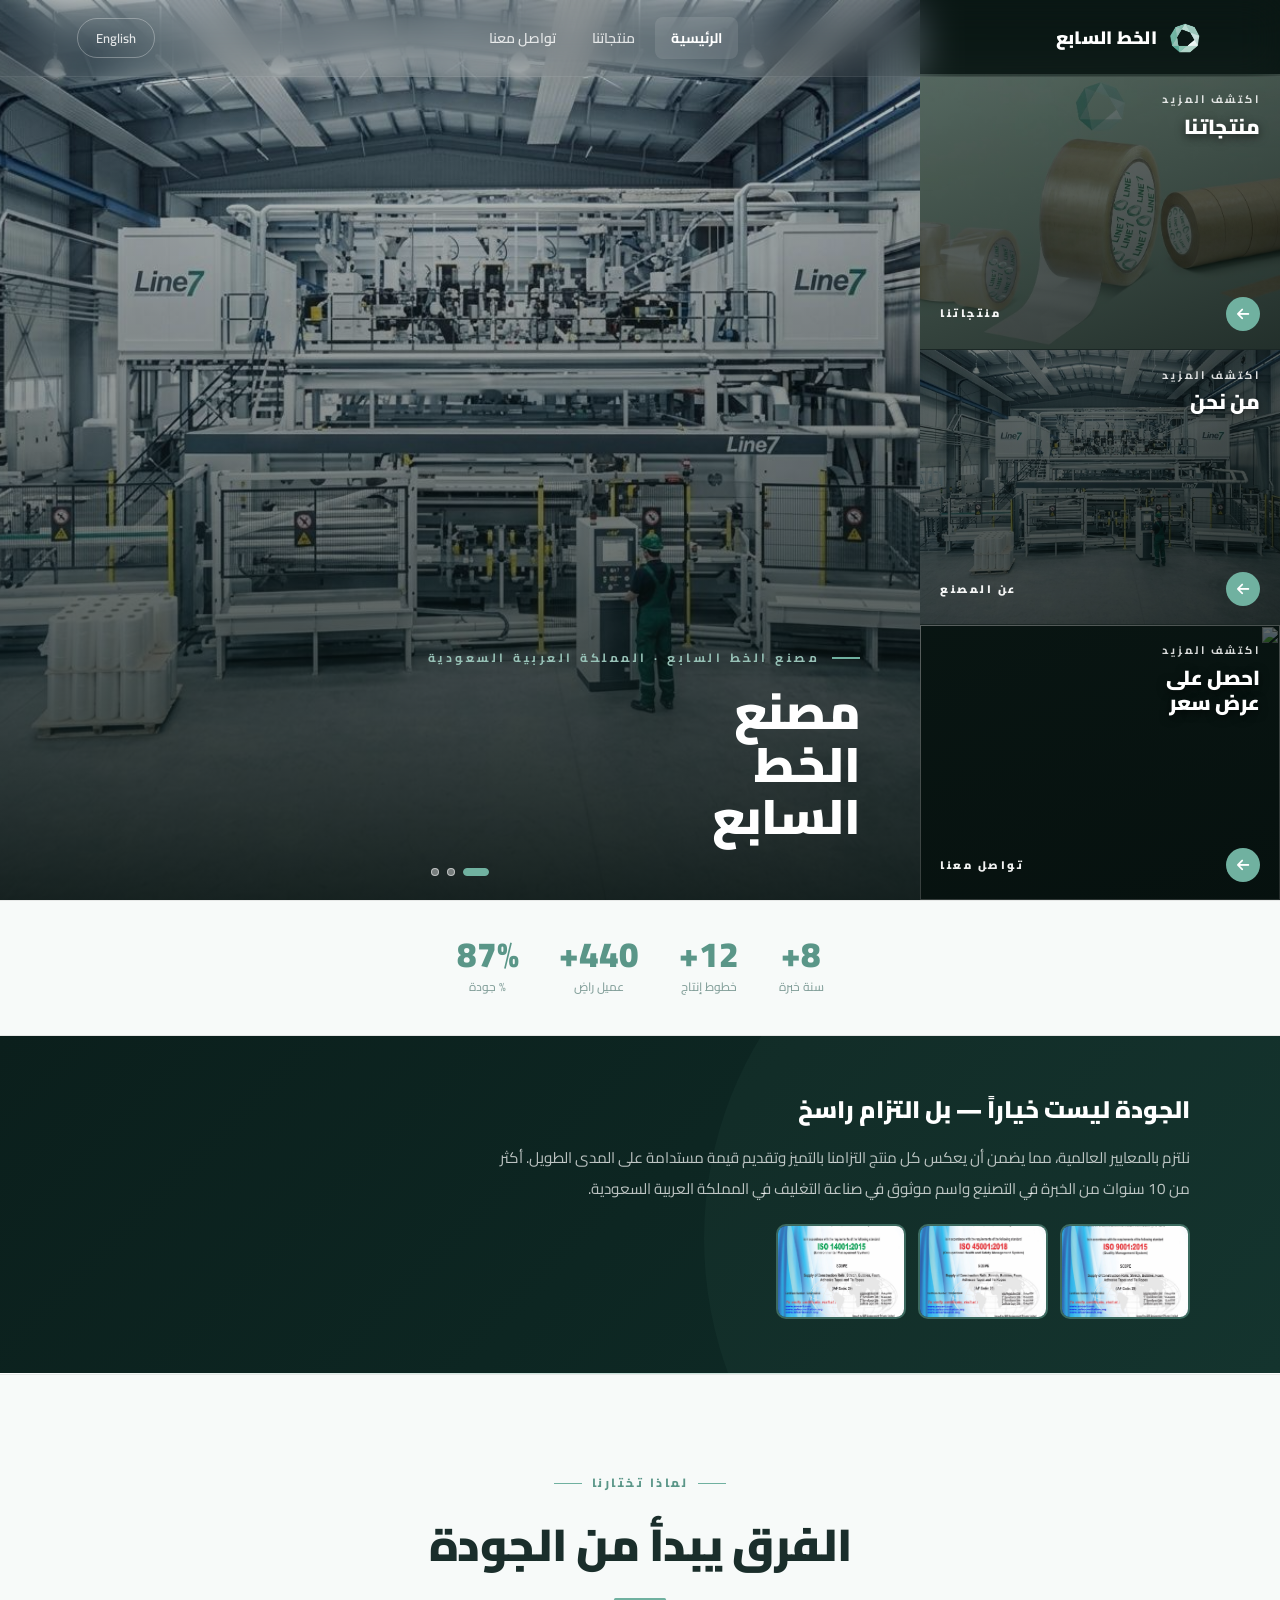
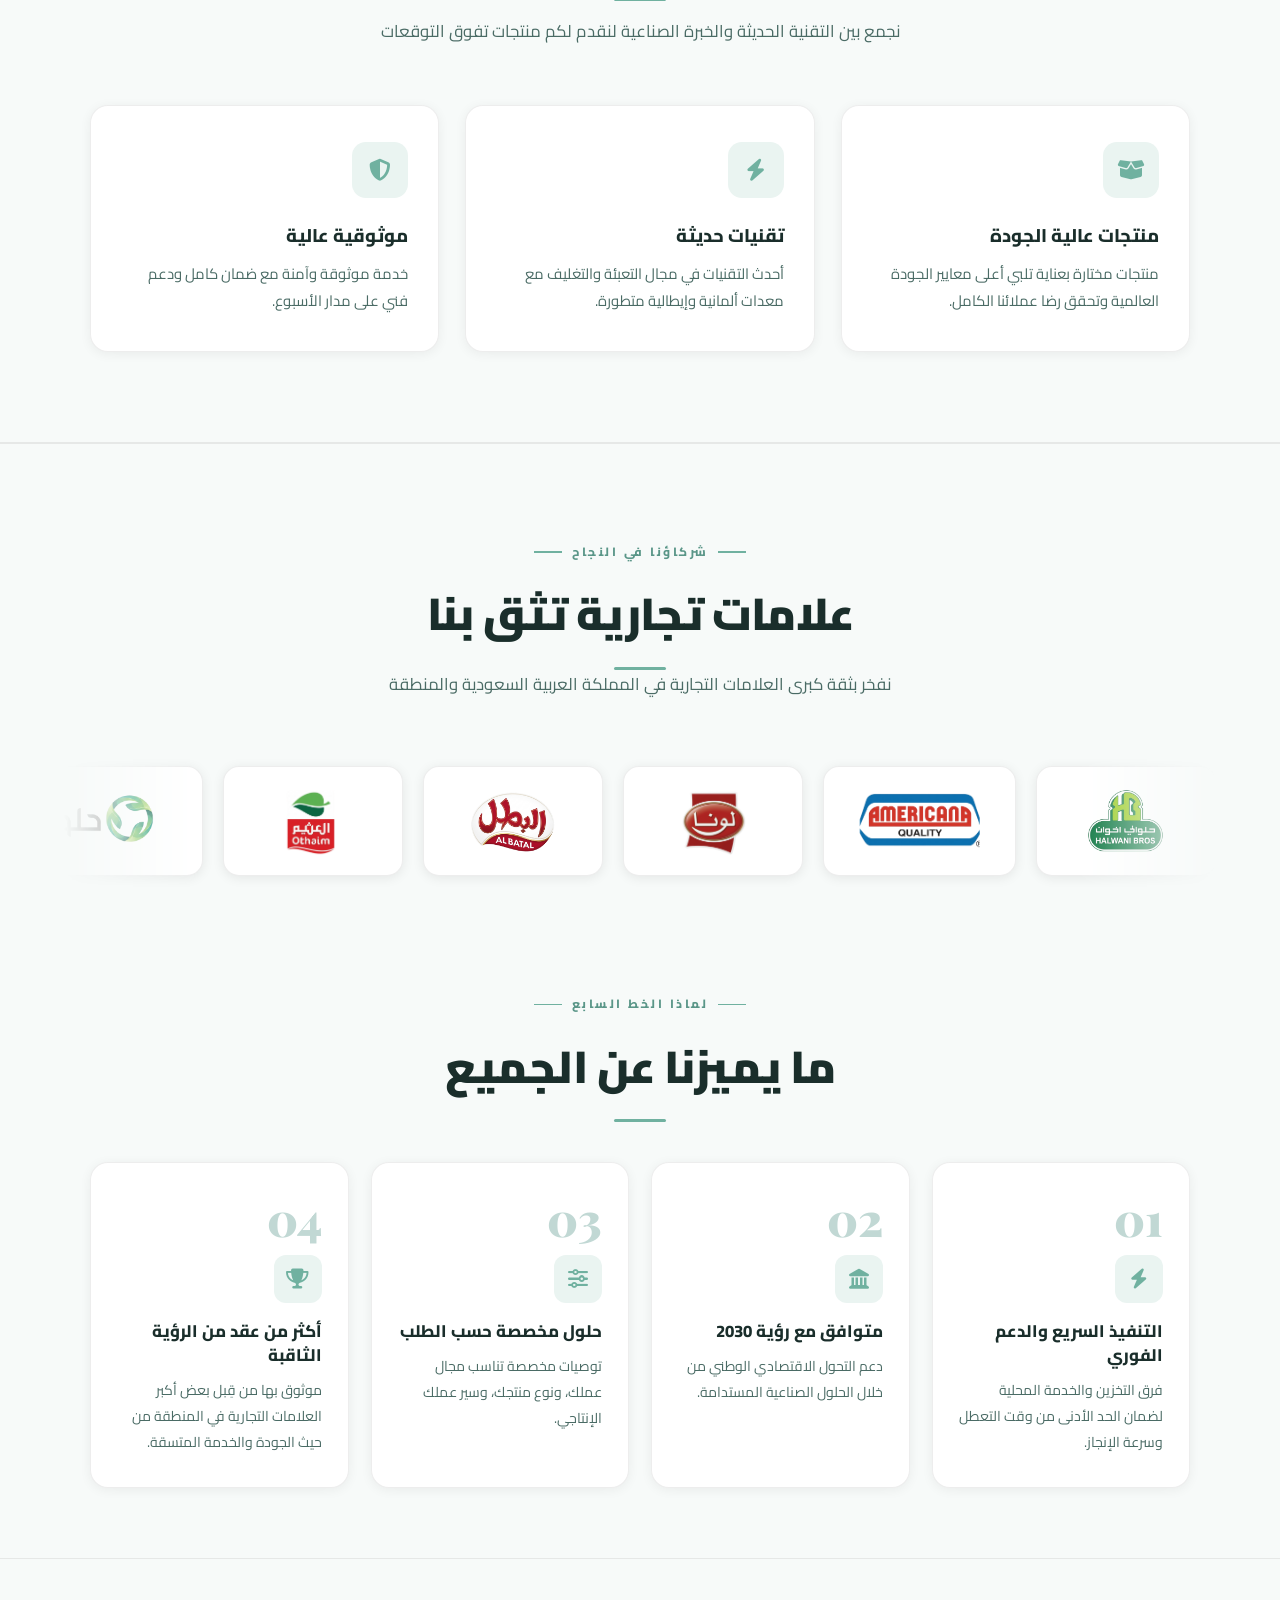
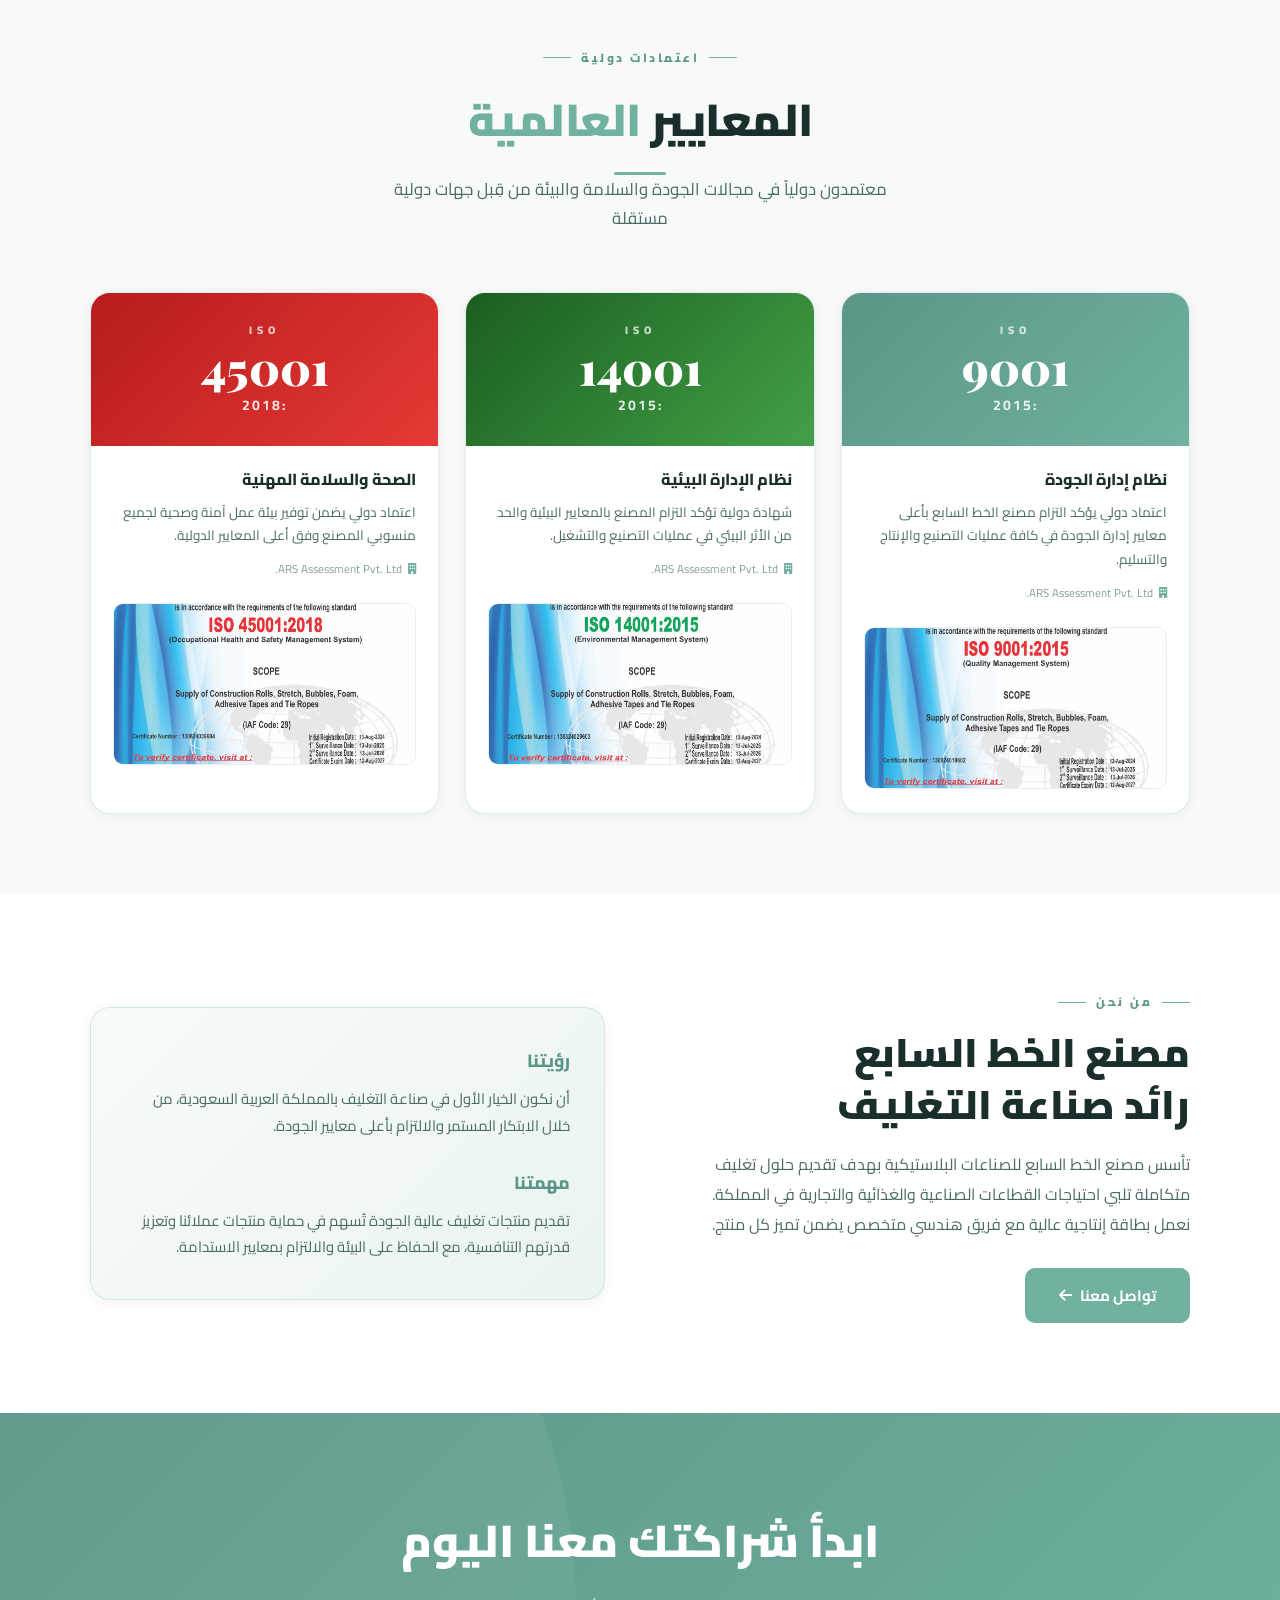
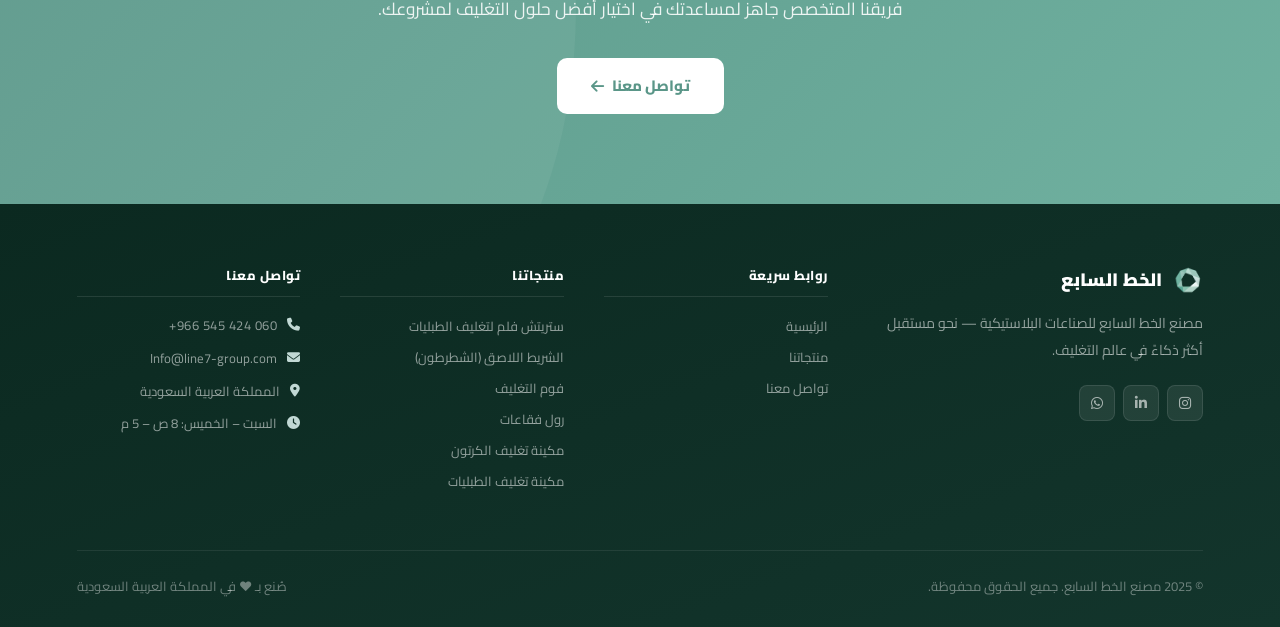
==== index.html @ 74622dc9 "Add files via upload" ====
<!DOCTYPE html>
<html lang="ar" dir="rtl" id="htmlRoot">
<head>
  <meta charset="UTF-8">
  <script>(function(){var l=localStorage.getItem('line7_lang')||'ar';var r=document.documentElement;r.lang=l;r.dir=l==='ar'?'rtl':'ltr';}());</script>
  <meta name="viewport" content="width=device-width, initial-scale=1.0">
  <meta name="description" content="مصنع الخط السابع للصناعات البلاستيكية - حلول التغليف الاحترافية في المملكة العربية السعودية">
  <title>مصنع الخط السابع | Line 7 Factory</title>
  <link rel="preconnect" href="https://fonts.googleapis.com">
  <link rel="preconnect" href="https://fonts.gstatic.com" crossorigin>
  <link rel="stylesheet" href="https://cdnjs.cloudflare.com/ajax/libs/font-awesome/6.4.0/css/all.min.css">
  <link href="https://unpkg.com/aos@2.3.1/dist/aos.css" rel="stylesheet">
  <link rel="stylesheet" href="style.css">
  <link rel="icon" type="image/png" href="logo.png">
</head>
<body>

  <!-- ══════════════ HEADER ══════════════ -->
  <header class="main-header main-header--dark" id="mainHeader">
    <a href="index.html" class="logo">
      <img src="logo.png" class="logo-img" alt="Line 7 Factory Logo">
      <span class="logo-text" data-i18n="logo.text">الخط السابع</span>
    </a>
    <nav id="mainNav">
      <ul>
        <li><a href="index.html" class="active" data-i18n="nav.home">الرئيسية</a></li>
        <li><a href="products.html" data-i18n="nav.products">معداتنا</a></li>
        <li><a href="contact.html" data-i18n="nav.contact">تواصل معنا</a></li>
      </ul>
    </nav>
    <div class="header-actions">
      <button class="lang-btn" id="langToggle" onclick="toggleLang()">English</button>
      <div class="menu-toggle" id="menuToggle" onclick="toggleMenu()">
        <span></span><span></span><span></span>
      </div>
    </div>
  </header>

  <!-- ══════════════ HERO WITH SLIDER ══════════════ -->
  <section class="hero-wood" id="heroWood">

    <!-- Left: carousel panel -->
    <div class="hero-wood-main">
      <div class="hero-slider">
        <div class="hero-slide active">
          <img src="hero-2.jpg" alt="مصنع الخط السابع" loading="eager">
        </div>
        <div class="hero-slide">
          <img src="hero-3.jpg" alt="مصنع الخط السابع" loading="lazy">
        </div>
        <div class="hero-slide">
          <img src="hero-1.jpg" alt="مصنع الخط السابع" loading="lazy">
        </div>
      </div>
      <div class="hero-wood-overlay"></div>
      <div class="hero-wood-text">
        <p class="hero-wood-subtitle" data-i18n="hero.subtitle_small">مصنع الخط السابع · المملكة العربية السعودية</p>
        <h1 data-i18n="hero.title_display">مصنع<br>الخط<br>السابع</h1>
      </div>
      <div class="hero-slider-dots">
        <button class="slider-dot active" data-index="0" aria-label="Slide 1"></button>
        <button class="slider-dot" data-index="1" aria-label="Slide 2"></button>
        <button class="slider-dot" data-index="2" aria-label="Slide 3"></button>
      </div>
    </div>

    <!-- Right: 3 stacked cards -->
    <div class="hero-wood-cards">

      <a href="products.html" class="hero-wood-card">
        <img src="prod-opp-tape.jpg" alt="منتجات الخط السابع" loading="lazy">
        <div class="hero-wood-card-overlay"></div>
        <div class="hero-wood-card-content">
          <div>
            <p class="hw-see-more" data-i18n="hw.see_more">اكتشف المزيد</p>
            <h3 class="hw-card-title" data-i18n="hw.card1_title">منتجاتنا</h3>
          </div>
          <div class="hw-card-bottom">
            <span class="hw-card-label" data-i18n="nav.products">منتجاتنا</span>
            <button class="hw-arrow" aria-label="Products"><i class="fas fa-arrow-left"></i></button>
          </div>
        </div>
      </a>

      <a href="#about" class="hero-wood-card">
        <img src="factory-line7.jpg" alt="مصنع الخط السابع" loading="lazy">
        <div class="hero-wood-card-overlay"></div>
        <div class="hero-wood-card-content">
          <div>
            <p class="hw-see-more" data-i18n="hw.see_more">اكتشف المزيد</p>
            <h3 class="hw-card-title" data-i18n="hw.card2_title">من نحن</h3>
          </div>
          <div class="hw-card-bottom">
            <span class="hw-card-label" data-i18n="hw.card2_label">عن المصنع</span>
            <button class="hw-arrow" aria-label="About"><i class="fas fa-arrow-left"></i></button>
          </div>
        </div>
      </a>

      <a href="contact.html" class="hero-wood-card">
        <img src="https://images.unsplash.com/photo-1521791136064-7986c2920216?q=80&w=800&auto=format&fit=crop" alt="" loading="lazy">
        <div class="hero-wood-card-overlay"></div>
        <div class="hero-wood-card-content">
          <div>
            <p class="hw-see-more" data-i18n="hw.see_more">اكتشف المزيد</p>
            <h3 class="hw-card-title" data-i18n="hw.card3_title">احصل على<br>عرض سعر</h3>
          </div>
          <div class="hw-card-bottom">
            <span class="hw-card-label" data-i18n="nav.contact">تواصل معنا</span>
            <button class="hw-arrow" aria-label="Contact"><i class="fas fa-arrow-left"></i></button>
          </div>
        </div>
      </a>

    </div>
  </section>

  <!-- ══════════════ STATS STRIP ══════════════ -->
  <div class="stats-strip">
    <div class="hero-stats">
      <div class="stat-item">
        <span class="stat-number" data-count="10">0</span>
        <span class="stat-label" data-i18n="stat.years">سنة خبرة</span>
      </div>
      <div class="stat-item">
        <span class="stat-number" data-count="14">0</span>
        <span class="stat-label" data-i18n="stat.lines">منتجاً وماكينة</span>
      </div>
      <div class="stat-item">
        <span class="stat-number" data-count="500">0</span>
        <span class="stat-label" data-i18n="stat.clients">عميل راضٍ</span>
      </div>
      <div class="stat-item">
        <span class="stat-number" data-count="99">0</span>
        <span class="stat-label" data-i18n="stat.quality">% جودة</span>
      </div>
    </div>
  </div>

  <!-- ══════════════ ISO TRUST BANNER ══════════════ -->
  <section class="iso-banner">
    <div class="iso-banner-inner">
      <div class="iso-content">
        <h3 data-i18n="iso.headline">الجودة ليست خياراً — بل التزام راسخ</h3>
        <p data-i18n="iso.text">نلتزم بالمعايير العالمية، مما يضمن أن يعكس كل منتج التزامنا بالتميز وتقديم قيمة مستدامة على المدى الطويل. أكثر من 10 سنوات من الخبرة في التصنيع واسم موثوق في صناعة التغليف في المملكة العربية السعودية.</p>
        <div class="iso-cert-images">
          <img src="cert-img-1.jpg" alt="شهادة 1" class="iso-cert-thumb" onclick="openCertModal('cert-img-1.jpg')">
          <img src="cert-img-2.jpg" alt="شهادة 2" class="iso-cert-thumb" onclick="openCertModal('cert-img-2.jpg')">
          <img src="cert-img-3.jpg" alt="شهادة 3" class="iso-cert-thumb" onclick="openCertModal('cert-img-3.jpg')">
        </div>
      </div>
    </div>
  </section>

  <div class="glow-line"></div>

  <!-- ══════════════ FEATURES V2 ══════════════ -->
  <section class="features-v2">
    <div class="section-header" data-aos="fade-up">
      <div class="section-tag" data-i18n="section.why_tag">لماذا تختارنا</div>
      <h2 data-i18n="section.why_heading">الفرق يبدأ من <span style="color:var(--primary)">الجودة</span></h2>
      <div class="section-underline"></div>
      <p style="margin-top:16px;" data-i18n="section.why_sub">نجمع بين التقنية الحديثة والخبرة الصناعية لنقدم لكم منتجات تفوق التوقعات</p>
    </div>
    <div class="features-v2-grid">
      <div class="feature-v2-card" data-aos="fade-up" data-aos-delay="0">
        <div class="feature-v2-icon"><i class="fas fa-box-open"></i></div>
        <h3 data-i18n="feature1.title">منتجات عالية الجودة</h3>
        <p data-i18n="feature1.desc">منتجات مختارة بعناية تلبي أعلى معايير الجودة العالمية وتحقق رضا عملائنا الكامل.</p>
      </div>
      <div class="feature-v2-card" data-aos="fade-up" data-aos-delay="120">
        <div class="feature-v2-icon"><i class="fas fa-bolt"></i></div>
        <h3 data-i18n="feature2.title">تقنيات حديثة</h3>
        <p data-i18n="feature2.desc">أحدث التقنيات في مجال التعبئة والتغليف مع معدات ألمانية وإيطالية متطورة.</p>
      </div>
      <div class="feature-v2-card" data-aos="fade-up" data-aos-delay="240">
        <div class="feature-v2-icon"><i class="fas fa-shield-halved"></i></div>
        <h3 data-i18n="feature3.title">موثوقية عالية</h3>
        <p data-i18n="feature3.desc">خدمة موثوقة وآمنة مع ضمان كامل ودعم فني على مدار الأسبوع.</p>
      </div>
    </div>
  </section>

  <!-- ══════════════ TRUSTED CLIENTS + 4 POINTS ══════════════ -->
  <section class="clients-trust-section" id="clients">

    <!-- Company Logos -->
    <div class="section-header" data-aos="fade-up">
      <div class="section-tag" data-i18n="section.clients_tag">شركاؤنا في النجاح</div>
      <h2 data-i18n="section.clients_heading">علامات تجارية <span style="color:var(--primary)">تثق بنا</span></h2>
      <div class="section-underline"></div>
      <p data-i18n="section.clients_sub">نفخر بثقة كبرى العلامات التجارية في المملكة العربية السعودية والمنطقة</p>
    </div>

    <div class="clients-marquee-outer" data-aos="fade-up">
      <div class="clients-track">
        <div class="client-logo-card"><img src="client-logo-7.png" alt="حلواني إخوان" loading="lazy"></div>
        <div class="client-logo-card"><img src="client-logo-3.png" alt="أمريكانا" loading="lazy"></div>
        <div class="client-logo-card"><img src="client-logo-6.png" alt="لونا" loading="lazy"></div>
        <div class="client-logo-card"><img src="client-logo-4.png" alt="البطل" loading="lazy"></div>
        <div class="client-logo-card"><img src="client-logo-5.png" alt="العثيم" loading="lazy"></div>
        <div class="client-logo-card"><img src="client-logo-2.png" alt="حلول" loading="lazy"></div>
        <div class="client-logo-card"><img src="client-logo-1.png" alt="سافيتو" loading="lazy"></div>
        <div class="client-logo-card"><img src="client-logo-8.png" alt="عبد اللطيف جميل" loading="lazy"></div>
        <!-- duplicate for infinite scroll -->
        <div class="client-logo-card"><img src="client-logo-7.png" alt="حلواني إخوان" loading="lazy"></div>
        <div class="client-logo-card"><img src="client-logo-3.png" alt="أمريكانا" loading="lazy"></div>
        <div class="client-logo-card"><img src="client-logo-6.png" alt="لونا" loading="lazy"></div>
        <div class="client-logo-card"><img src="client-logo-4.png" alt="البطل" loading="lazy"></div>
        <div class="client-logo-card"><img src="client-logo-5.png" alt="العثيم" loading="lazy"></div>
        <div class="client-logo-card"><img src="client-logo-2.png" alt="حلول" loading="lazy"></div>
        <div class="client-logo-card"><img src="client-logo-1.png" alt="سافيتو" loading="lazy"></div>
        <div class="client-logo-card"><img src="client-logo-8.png" alt="عبد اللطيف جميل" loading="lazy"></div>
      </div>
    </div>

    <!-- 4 Interactive Value Points -->
    <div class="value-points-wrapper">
      <div class="section-header" data-aos="fade-up" style="margin-bottom:40px;">
        <div class="section-tag" data-i18n="section.points_tag">لماذا الخط السابع</div>
        <h2 data-i18n="section.points_heading">ما يميزنا <span style="color:var(--primary)">عن الجميع</span></h2>
        <div class="section-underline"></div>
      </div>
      <div class="value-points-grid">

        <div class="value-point-card" data-aos="fade-up" data-aos-delay="0">
          <div class="vp-number">01</div>
          <div class="vp-icon"><i class="fas fa-bolt"></i></div>
          <h3 data-i18n="vp1.title">التنفيذ السريع والدعم الفوري</h3>
          <p data-i18n="vp1.desc">فرق التخزين والخدمة المحلية لضمان الحد الأدنى من وقت التعطل وسرعة الإنجاز.</p>
        </div>

        <div class="value-point-card" data-aos="fade-up" data-aos-delay="100">
          <div class="vp-number">02</div>
          <div class="vp-icon"><i class="fas fa-landmark"></i></div>
          <h3 data-i18n="vp2.title">متوافق مع رؤية 2030</h3>
          <p data-i18n="vp2.desc">دعم التحول الاقتصادي الوطني من خلال الحلول الصناعية المستدامة.</p>
        </div>

        <div class="value-point-card" data-aos="fade-up" data-aos-delay="200">
          <div class="vp-number">03</div>
          <div class="vp-icon"><i class="fas fa-sliders"></i></div>
          <h3 data-i18n="vp3.title">حلول مخصصة حسب الطلب</h3>
          <p data-i18n="vp3.desc">توصيات مخصصة تناسب مجال عملك، ونوع منتجك، وسير عملك الإنتاجي.</p>
        </div>

        <div class="value-point-card" data-aos="fade-up" data-aos-delay="300">
          <div class="vp-number">04</div>
          <div class="vp-icon"><i class="fas fa-trophy"></i></div>
          <h3 data-i18n="vp4.title">أكثر من عقد من الرؤية الثاقبة</h3>
          <p data-i18n="vp4.desc">موثوق بها من قِبل بعض أكبر العلامات التجارية في المنطقة من حيث الجودة والخدمة المتسقة.</p>
        </div>

      </div>
    </div>
  </section>

  <!-- ══════════════ TRUST & CERTIFICATIONS ══════════════ -->
  <section class="trust-certs-section" id="certificates" data-aos="fade-up">
    <div class="section-header">
      <div class="section-tag" data-i18n="section.certs_tag">اعتمادات دولية</div>
      <h2 data-i18n="section.certs_heading">المعايير <span style="color:var(--primary)">العالمية</span></h2>
      <div class="section-underline"></div>
      <p data-i18n="section.certs_sub">معتمدون دولياً في مجالات الجودة والسلامة والبيئة من قِبل جهات دولية مستقلة</p>
    </div>
    <div class="certs-grid">

      <!-- ISO 9001 -->
      <div class="cert-card" data-aos="fade-up" data-aos-delay="0">
        <div class="cert-emblem cert-quality">
          <span class="cert-iso-top">ISO</span>
          <span class="cert-iso-num">9001</span>
          <span class="cert-iso-year">:2015</span>
        </div>
        <div class="cert-body">
          <h3 data-i18n="cert1.name">نظام إدارة الجودة</h3>
          <p data-i18n="cert1.desc">اعتماد دولي يؤكد التزام مصنع الخط السابع بأعلى معايير إدارة الجودة في كافة عمليات التصنيع والإنتاج والتسليم.</p>
          <div class="cert-meta">
            <span><i class="fas fa-building"></i> ARS Assessment Pvt. Ltd.</span>
          </div>
          <div class="cert-img-thumb" onclick="openCertModal('cert-img-1.jpg')">
            <img src="cert-img-1.jpg" alt="شهادة ISO 9001">
            <span class="cert-view-overlay"><i class="fas fa-search-plus"></i></span>
          </div>
        </div>
      </div>

      <!-- ISO 14001 -->
      <div class="cert-card" data-aos="fade-up" data-aos-delay="100">
        <div class="cert-emblem cert-env">
          <span class="cert-iso-top">ISO</span>
          <span class="cert-iso-num">14001</span>
          <span class="cert-iso-year">:2015</span>
        </div>
        <div class="cert-body">
          <h3 data-i18n="cert2.name">نظام الإدارة البيئية</h3>
          <p data-i18n="cert2.desc">شهادة دولية تؤكد التزام المصنع بالمعايير البيئية والحد من الأثر البيئي في عمليات التصنيع والتشغيل.</p>
          <div class="cert-meta">
            <span><i class="fas fa-building"></i> ARS Assessment Pvt. Ltd.</span>
          </div>
          <div class="cert-img-thumb" onclick="openCertModal('cert-img-3.jpg')">
            <img src="cert-img-3.jpg" alt="شهادة ISO 14001">
            <span class="cert-view-overlay"><i class="fas fa-search-plus"></i></span>
          </div>
        </div>
      </div>

      <!-- ISO 45001 -->
      <div class="cert-card" data-aos="fade-up" data-aos-delay="200">
        <div class="cert-emblem cert-safety">
          <span class="cert-iso-top">ISO</span>
          <span class="cert-iso-num">45001</span>
          <span class="cert-iso-year">:2018</span>
        </div>
        <div class="cert-body">
          <h3 data-i18n="cert3.name">الصحة والسلامة المهنية</h3>
          <p data-i18n="cert3.desc">اعتماد دولي يضمن توفير بيئة عمل آمنة وصحية لجميع منسوبي المصنع وفق أعلى المعايير الدولية للسلامة.</p>
          <div class="cert-meta">
            <span><i class="fas fa-building"></i> ARS Assessment Pvt. Ltd.</span>
          </div>
          <div class="cert-img-thumb" onclick="openCertModal('cert-img-2.jpg')">
            <img src="cert-img-2.jpg" alt="شهادة ISO 45001">
            <span class="cert-view-overlay"><i class="fas fa-search-plus"></i></span>
          </div>
        </div>
      </div>

    </div>
  </section>

  <!-- ══════════════ ABOUT V2 ══════════════ -->
  <section class="about-v2" id="about">
    <div class="about-v2-grid">
      <div class="about-v2-text" data-aos="fade-right" data-aos-duration="800">
        <div class="section-tag" data-i18n="section.about_tag">من نحن</div>
        <h2 data-i18n="home.about_title">مصنع الخط السابع<br>رائد صناعة التغليف</h2>
        <p data-i18n="home.about_desc">تأسس مصنع الخط السابع للصناعات البلاستيكية بهدف تقديم حلول تغليف متكاملة تلبي احتياجات القطاعات الصناعية والغذائية والتجارية في المملكة.</p>
        <a href="contact.html" class="btn-main">
          <span data-i18n="nav.contact">تواصل معنا</span>
          <i class="fas fa-arrow-left"></i>
        </a>
      </div>
      <div class="vision-mission-box" data-aos="fade-left" data-aos-duration="800" data-aos-delay="100">
        <div class="vm-item">
          <h3 data-i18n="home.vision_title">رؤيتنا</h3>
          <p data-i18n="home.vision_desc">أن نكون الخيار الأول في صناعة التغليف البلاستيكي بالمملكة العربية السعودية، من خلال الابتكار المستمر والالتزام بأعلى معايير الجودة.</p>
        </div>
        <div class="vm-item">
          <h3 data-i18n="home.mission_title">مهمتنا</h3>
          <p data-i18n="home.mission_desc">تقديم منتجات تغليف عالية الجودة تُسهم في حماية منتجات عملائنا وتعزيز قدرتهم التنافسية، مع الحفاظ على البيئة والالتزام بمعايير الاستدامة.</p>
        </div>
      </div>
    </div>
  </section>

  <!-- ══════════════ CTA V2 ══════════════ -->
  <section class="cta-v2" data-aos="fade-up">
    <h2 data-i18n="home.contact_title">ابدأ شراكتك معنا اليوم</h2>
    <p data-i18n="home.contact_subtitle">فريقنا المتخصص جاهز لمساعدتك في اختيار أفضل حلول التغليف لمشروعك.</p>
    <a href="contact.html" class="btn-white">
      <span data-i18n="nav.contact">تواصل معنا</span>
      <i class="fas fa-arrow-left"></i>
    </a>
  </section>

  <!-- ══════════════ FOOTER ══════════════ -->
  <footer>
    <div class="footer-grid">
      <div class="footer-brand">
        <a href="index.html" class="logo" style="margin-bottom:14px;">
          <img src="logo.png" style="height:32px;width:auto;" alt="Logo">
          <span class="logo-text" data-i18n="logo.text" style="color:#ffffff;">الخط السابع</span>
        </a>
        <p data-i18n="footer.desc">مصنع الخط السابع للصناعات البلاستيكية — نحو مستقبل أكثر ذكاءً في عالم التغليف.</p>
        <div class="footer-social">
          <a href="https://instagram.com" class="footer-social-link" target="_blank" rel="noopener" aria-label="Instagram"><i class="fab fa-instagram"></i></a>
          <a href="https://linkedin.com" class="footer-social-link" target="_blank" rel="noopener" aria-label="LinkedIn"><i class="fab fa-linkedin-in"></i></a>
          <a href="https://wa.me/966545424060" class="footer-social-link" target="_blank" rel="noopener" aria-label="WhatsApp"><i class="fab fa-whatsapp"></i></a>
        </div>
      </div>
      <div class="footer-col">
        <h4 data-i18n="footer.quick_links">روابط سريعة</h4>
        <ul class="footer-links">
          <li><a href="index.html" data-i18n="nav.home">الرئيسية</a></li>
          <li><a href="products.html" data-i18n="nav.products">منتجاتنا</a></li>
          <li><a href="contact.html" data-i18n="nav.contact">تواصل معنا</a></li>
        </ul>
      </div>
      <div class="footer-col">
        <h4 data-i18n="footer.our_products">منتجاتنا</h4>
        <ul class="footer-links">
          <li><a href="products.html" data-i18n="prod1.name">ستريتش فلم لتغليف الطبليات</a></li>
          <li><a href="products.html" data-i18n="prod2.name">الشريط اللاصق (الشطرطون)</a></li>
          <li><a href="products.html" data-i18n="prod3.name">فوم التغليف</a></li>
          <li><a href="products.html" data-i18n="prod10.name">رول فقاعات</a></li>
          <li><a href="products.html" data-i18n="prod12.name">مكينة تغليف الكرتون</a></li>
          <li><a href="products.html" data-i18n="prod13.name">مكينة تغليف الطبليات</a></li>
        </ul>
      </div>
      <div class="footer-col">
        <h4 data-i18n="footer.contact_us">تواصل معنا</h4>
        <div class="footer-contact-item">
          <i class="fas fa-phone"></i>
          <span class="phone-ltr" dir="ltr">+966 545 424 060</span>
        </div>
        <div class="footer-contact-item">
          <i class="fas fa-envelope"></i>
          <span dir="ltr" style="unicode-bidi:embed;">Info@line7-group.com</span>
        </div>
        <div class="footer-contact-item">
          <i class="fas fa-location-dot"></i>
          <span data-i18n="footer.location">المملكة العربية السعودية</span>
        </div>
        <div class="footer-contact-item">
          <i class="fas fa-clock"></i>
          <span data-i18n="footer.hours">السبت – الخميس: 8 ص – 5 م</span>
        </div>
      </div>
    </div>
    <div class="footer-bottom">
      <p data-i18n="footer.copyright">© 2025 مصنع الخط السابع. جميع الحقوق محفوظة.</p>
      <p data-i18n="footer.made_with">صُنع بـ ♥ في المملكة العربية السعودية</p>
    </div>
  </footer>

  <button class="scroll-top" id="scrollTop" onclick="window.scrollTo({top:0,behavior:'smooth'})" aria-label="Back to top">
    <i class="fas fa-chevron-up"></i>
  </button>

  <!-- Certificate Modal -->
  <div class="cert-modal" id="certModal" onclick="closeCertModal()">
    <div class="cert-modal-inner" onclick="event.stopPropagation()">
      <button class="cert-modal-close" onclick="closeCertModal()"><i class="fas fa-times"></i></button>
      <img src="" id="certModalImg" alt="شهادة">
    </div>
  </div>

  <script src="https://unpkg.com/aos@2.3.1/dist/aos.js"></script>
  <script src="script.js"></script>
</body>
</html>
---- style.css ----
/* ========================================================
   LINE 7 FACTORY — PREMIUM STYLESHEET
   Brand: #70b1a0 · #98c2b7 · #c1d8d4 · #ffffff
   ======================================================== */

@import url('https://fonts.googleapis.com/css2?family=Cairo:wght@300;400;500;600;700;900&family=Playfair+Display:wght@700;900&family=Inter:wght@300;400;500;600;700&display=swap');

/* ── DESIGN TOKENS ─────────────────────────────────────── */
:root {
  /* Brand */
  --primary:        #70b1a0;
  --primary-dark:   #5a9688;
  --primary-light:  #98c2b7;
  --accent:         #c1d8d4;
  --accent-soft:    #eaf4f1;

  /* Backgrounds */
  --bg:             #ffffff;
  --bg-secondary:   #f7faf9;
  --bg-section:     #f7faf9;
  --card-bg:        #ffffff;

  /* Text */
  --text:           #1a2e2b;
  --text-secondary: #4a6b65;
  --text-muted:     #84a09b;

  /* Borders & Shadows */
  --border:         rgba(112,177,160,0.22);
  --border-light:   rgba(0,0,0,0.07);
  --shadow-sm:      0 2px 12px rgba(0,0,0,0.06);
  --shadow-md:      0 6px 28px rgba(0,0,0,0.10);
  --shadow-lg:      0 12px 50px rgba(0,0,0,0.12);
  --shadow-primary: 0 8px 30px rgba(112,177,160,0.30);

  /* Legacy aliases */
  --black:          #1a2e2b;
  --dark-bg:        #f7faf9;
  --dark-grey:      #eaf4f1;
  --electric-blue:  var(--primary);
  --blue-glow:      var(--primary-dark);
  --blue-light:     var(--primary-light);
  --silver:         var(--text-muted);
  --silver-light:   var(--text-secondary);
  --white:          #ffffff;
  --border-silver:  var(--border-light);
  --glow:           var(--shadow-primary);
  --glow-soft:      0 4px 18px rgba(112,177,160,0.18);

  --transition:     all 0.32s cubic-bezier(0.4,0,0.2,1);
}

/* ── RESET ──────────────────────────────────────────────── */
*, *::before, *::after { margin:0; padding:0; box-sizing:border-box; }
html { scroll-behavior:smooth; }

body {
  background: var(--bg);
  color: var(--text);
  font-family: 'Cairo', 'Inter', sans-serif;
  line-height: 1.7;
  overflow-x: hidden;
  direction: rtl;
}

html[dir="ltr"] body { direction: ltr; }

/* ── SCROLLBAR ──────────────────────────────────────────── */
::-webkit-scrollbar { width:5px; }
::-webkit-scrollbar-track { background: var(--bg-secondary); }
::-webkit-scrollbar-thumb { background: var(--primary); border-radius:3px; }

/* ── SELECTION ──────────────────────────────────────────── */
::selection { background: var(--primary); color:#fff; }

/* ── CONTAINER ──────────────────────────────────────────── */
.container { max-width:1200px; margin:0 auto; padding:0 5%; }

/* =========================================================
   HEADER / NAV — DEFAULT (light)
   ========================================================= */
.main-header {
  display: flex;
  justify-content: space-between;
  align-items: center;
  padding: 18px 6%;
  background: rgba(255,255,255,0.92);
  backdrop-filter: blur(20px);
  -webkit-backdrop-filter: blur(20px);
  position: fixed;
  width: 100%;
  top: 0;
  z-index: 1000;
  border-bottom: 1px solid var(--border-light);
  transition: var(--transition);
}

.main-header.scrolled {
  padding: 12px 6%;
  box-shadow: var(--shadow-sm);
}

/* ── DARK HEADER MODIFIER (for WOO D hero) ── */
.main-header--dark {
  background: transparent;
  border-bottom-color: rgba(255,255,255,0.08);
}

.main-header--dark .logo {
  color: #ffffff;
}

.main-header--dark nav a {
  color: rgba(255,255,255,0.80);
}

.main-header--dark nav a:hover,
.main-header--dark nav a.active {
  color: #ffffff;
  background: rgba(255,255,255,0.10);
}

.main-header--dark .lang-btn {
  color: rgba(255,255,255,0.85);
  border-color: rgba(255,255,255,0.30);
}

.main-header--dark .lang-btn:hover,
.main-header--dark .lang-btn.ltr-active {
  border-color: var(--primary-light);
  color: #ffffff;
  background: rgba(112,177,160,0.20);
}

.main-header--dark .menu-toggle span {
  background: #ffffff;
}

/* When dark header scrolls — switch to white bg */
.main-header--dark.scrolled {
  background: rgba(255,255,255,0.96);
  border-bottom-color: var(--border-light);
}

.main-header--dark.scrolled .logo { color: var(--text); }
.main-header--dark.scrolled nav a { color: var(--text-secondary); }
.main-header--dark.scrolled nav a:hover,
.main-header--dark.scrolled nav a.active { color: var(--primary-dark); background: var(--accent-soft); }
.main-header--dark.scrolled .lang-btn { color: var(--text-secondary); border-color: var(--border); }
.main-header--dark.scrolled .lang-btn:hover { border-color: var(--primary); color: var(--primary-dark); background: var(--accent-soft); }
.main-header--dark.scrolled .menu-toggle span { background: var(--text); }

/* ── LOGO ── */
.logo {
  font-size: 22px;
  font-weight: 900;
  letter-spacing: 0.5px;
  text-transform: uppercase;
  color: var(--text);
  text-decoration: none;
  display: flex;
  align-items: center;
  gap: 10px;
}

/* ── REAL LOGO IMAGE ── */
.logo-img {
  height: 38px;
  width: auto;
  flex-shrink: 0;
  display: block;
}

/* ── LOGO TEXT (single black color, no split) ── */
.logo-text {
  font-size: 18px;
  font-weight: 900;
  color: var(--text);        /* always dark (#1a2e2b) on light pages */
  letter-spacing: 0.3px;
  line-height: 1;
}

.main-header--dark .logo-text          { color: #ffffff; }
.main-header--dark.scrolled .logo-text { color: var(--text); }

/* Legacy — hide old logo elements if still in DOM */
.logo svg { flex-shrink:0; }
.logo-line { display: none; }

nav ul { display:flex; list-style:none; gap:4px; }

nav a {
  color: var(--text-secondary);
  text-decoration: none;
  font-size: 14px;
  font-weight: 600;
  padding: 8px 16px;
  border-radius: 8px;
  transition: var(--transition);
  position: relative;
}

nav a:hover, nav a.active {
  color: var(--primary-dark);
  background: var(--accent-soft);
}

nav a.active {
  color: var(--primary-dark);
  font-weight: 700;
}

.header-actions { display:flex; align-items:center; gap:10px; }

.lang-btn {
  background: transparent;
  border: 1.5px solid var(--border);
  color: var(--text-secondary);
  padding: 7px 18px;
  border-radius: 20px;
  cursor: pointer;
  font-size: 13px;
  font-family: 'Cairo', sans-serif;
  font-weight: 600;
  transition: var(--transition);
}

.lang-btn:hover, .lang-btn.ltr-active {
  border-color: var(--primary);
  color: var(--primary-dark);
  background: var(--accent-soft);
}

.menu-toggle {
  display: none;
  flex-direction: column;
  gap: 5px;
  cursor: pointer;
  padding: 5px;
}

.menu-toggle span {
  width: 22px;
  height: 2px;
  background: var(--text);
  border-radius: 2px;
  transition: var(--transition);
}

/* =========================================================
   WOO D HERO LAYOUT
   ========================================================= */
.hero-wood {
  display: grid;
  grid-template-columns: 1fr 360px;
  height: 100vh;
  width: 100%;
  overflow: hidden;
}

html[dir="rtl"] .hero-wood {
  grid-template-columns: 360px 1fr;
}

/* ── Main large panel ── */
.hero-wood-main {
  position: relative;
  overflow: hidden;
  background: #0d1a18;
  height: 100vh; /* explicit so img height:100% resolves correctly */
}

.hero-wood-main img {
  width: 100%;
  height: 100vh; /* use 100vh directly — reliable across all browsers */
  object-fit: cover;
  transition: transform 8s ease;
  transform: scale(1.04);
}

.hero-wood-main:hover img { transform: scale(1.0); }

.hero-wood-overlay {
  position: absolute;
  inset: 0;
  background: linear-gradient(
    to top,
    rgba(8,20,18,0.92) 0%,
    rgba(8,20,18,0.45) 55%,
    rgba(8,20,18,0.20) 100%
  );
}

/* ── Text over main panel ── */
.hero-wood-text {
  position: absolute;
  bottom: 56px;
  left: 60px;
  z-index: 2;
  max-width: 75%;
}

html[dir="rtl"] .hero-wood-text {
  left: auto;
  right: 60px;
  text-align: right;
}

.hero-wood-subtitle {
  font-size: 12px;
  font-weight: 700;
  color: var(--primary-light);
  letter-spacing: 3.5px;
  text-transform: uppercase;
  margin-bottom: 18px;
  display: flex;
  align-items: center;
  gap: 12px;
}

.hero-wood-subtitle::before {
  content: '';
  width: 28px;
  height: 1.5px;
  background: var(--primary);
  flex-shrink: 0;
}

html[dir="rtl"] .hero-wood-subtitle {
  flex-direction: row-reverse;
  justify-content: flex-start;
}

html[dir="rtl"] .hero-wood-subtitle::before { display: none; }

html[dir="rtl"] .hero-wood-subtitle::after {
  content: '';
  width: 28px;
  height: 1.5px;
  background: var(--primary);
  flex-shrink: 0;
}

.hero-wood-text h1 {
  font-size: clamp(34px, 4.2vw, 68px); /* smaller: all 3 lines always fit */
  font-weight: 900;
  color: #ffffff;
  line-height: 0.95;
  letter-spacing: -1.5px;
  font-family: 'Playfair Display', serif;
  text-transform: uppercase;
}

html[dir="rtl"] .hero-wood-text h1 {
  font-family: 'Cairo', sans-serif;
  letter-spacing: -0.5px;
  line-height: 1.08; /* Arabic needs slightly more line height */
  font-size: clamp(30px, 3.8vw, 62px);
}

/* ── Cards panel ── */
.hero-wood-cards {
  display: flex;
  flex-direction: column;
  background: #0a1714;
  height: 100vh;  /* explicit height so flex children fill correctly */
  overflow: hidden;
}

html[dir="rtl"] .hero-wood-cards { order: -1; }

.hero-wood-card {
  flex: 1;
  position: relative;
  overflow: hidden;
  text-decoration: none;
  cursor: pointer;
  border-bottom: 1px solid rgba(255,255,255,0.07);
}

.hero-wood-card:last-child { border-bottom: none; }

.hero-wood-card img {
  width: 100%;
  height: 100%;
  object-fit: cover;
  transition: transform 0.7s ease, opacity 0.3s;
  opacity: 0.60;
}

.hero-wood-card:hover img {
  transform: scale(1.08);
  opacity: 0.82;
}

.hero-wood-card-overlay {
  position: absolute;
  inset: 0;
  background: linear-gradient(
    160deg,
    rgba(5,15,13,0.25) 0%,
    rgba(5,15,13,0.72) 100%
  );
}

.hero-wood-card-content {
  position: absolute;
  inset: 0;
  display: flex;
  flex-direction: column;
  padding: 16px 20px 18px;
}

.hw-see-more {
  font-size: 9px;
  font-weight: 700;
  color: rgba(255,255,255,0.55);
  letter-spacing: 2.5px;
  text-transform: uppercase;
}

.hw-card-title {
  font-size: clamp(13px, 1.3vw, 17px); /* smaller — prevents overflow */
  font-weight: 900;
  color: #ffffff;
  text-transform: uppercase;
  line-height: 1.2;
  margin-top: 5px;
  font-family: 'Playfair Display', serif;
}

html[dir="rtl"] .hw-card-title { font-family: 'Cairo', sans-serif; }

.hw-card-bottom {
  display: flex;
  justify-content: space-between;
  align-items: center;
  margin-top: auto; /* push to bottom regardless of title height */
}

html[dir="rtl"] .hw-card-bottom { flex-direction: row-reverse; }

.hw-card-label {
  font-size: 10px;
  font-weight: 800;
  color: var(--primary-light);
  text-transform: uppercase;
  letter-spacing: 2px;
}

.hw-arrow {
  width: 34px;
  height: 34px;
  background: var(--primary);
  border: none;
  border-radius: 50%;
  color: #fff;
  font-size: 14px;
  display: flex;
  align-items: center;
  justify-content: center;
  transition: all 0.3s;
  flex-shrink: 0;
  cursor: pointer;
}

.hero-wood-card:hover .hw-arrow {
  background: #fff;
  color: var(--primary-dark);
  transform: scale(1.1);
}

/* ── WOO D Responsive ── */
@media (max-width:900px) {
  .hero-wood { grid-template-columns: 1fr 280px; }
  html[dir="rtl"] .hero-wood { grid-template-columns: 280px 1fr; }
  .hero-wood-text { left: 32px; bottom: 32px; }
  html[dir="rtl"] .hero-wood-text { right: 32px; left: auto; }
}

@media (max-width:680px) {
  .hero-wood {
    grid-template-columns: 1fr;
    grid-template-rows: 58vh 42vh;
    height: auto;
    min-height: 100svh;
  }
  html[dir="rtl"] .hero-wood { grid-template-columns: 1fr; }
  html[dir="rtl"] .hero-wood-cards { order: 0; }
  .hero-wood-cards { flex-direction: row; height: 42vh; }
  .hero-wood-card {
    border-bottom: none;
    border-right: 1px solid rgba(255,255,255,0.07);
  }
  html[dir="rtl"] .hero-wood-card {
    border-right: none;
    border-left: 1px solid rgba(255,255,255,0.07);
  }
  .hero-wood-card:last-child { border-right: none; border-left: none; }
  .hero-wood-text h1 {
    font-size: clamp(36px, 10vw, 56px);
    letter-spacing: -1px;
  }
}

/* =========================================================
   HERO V2 — Centered, Light, Clean (keep for fallback)
   ========================================================= */
.hero-v2 {
  min-height: 100vh;
  display: flex;
  align-items: center;
  justify-content: center;
  text-align: center;
  padding: 130px 5% 90px;
  position: relative;
  overflow: hidden;
  background: linear-gradient(160deg, #ffffff 0%, #f0f7f5 60%, #e4f0ed 100%);
}

.hero-v2-bg {
  position: absolute;
  inset: 0;
  background:
    radial-gradient(ellipse at 80% 10%, rgba(112,177,160,0.18) 0%, transparent 50%),
    radial-gradient(ellipse at 10% 90%, rgba(193,216,212,0.15) 0%, transparent 50%);
  pointer-events: none;
}

.hero-v2::before {
  content: '';
  position: absolute;
  top: -80px; right: -80px;
  width: 400px; height: 400px;
  border-radius: 50%;
  background: radial-gradient(circle, rgba(112,177,160,0.10) 0%, transparent 70%);
  pointer-events: none;
}

.hero-v2::after {
  content: '';
  position: absolute;
  bottom: -60px; left: -60px;
  width: 300px; height: 300px;
  border-radius: 50%;
  background: radial-gradient(circle, rgba(193,216,212,0.12) 0%, transparent 70%);
  pointer-events: none;
}

.hero-v2-content {
  position: relative;
  z-index: 1;
  max-width: 820px;
  margin: 0 auto;
}

.hero-tag {
  display: inline-flex;
  align-items: center;
  gap: 8px;
  background: var(--accent-soft);
  border: 1px solid var(--border);
  color: var(--primary-dark);
  padding: 7px 20px;
  border-radius: 30px;
  font-size: 13px;
  font-weight: 700;
  margin-bottom: 28px;
  letter-spacing: 0.3px;
}

.hero-tag::before {
  content: '';
  width: 7px;
  height: 7px;
  background: var(--primary);
  border-radius: 50%;
  animation: blink 1.6s ease-in-out infinite;
}

@keyframes blink { 0%,100%{opacity:1} 50%{opacity:0.3} }

.hero-v2-content h1 {
  font-size: clamp(2.6rem, 5.5vw, 4.2rem);
  font-weight: 900;
  line-height: 1.18;
  margin-bottom: 22px;
  letter-spacing: -1.5px;
  color: var(--text);
}

.highlight { color: var(--primary); }

.hero-v2-content p {
  font-size: 1.12rem;
  color: var(--text-secondary);
  margin: 0 auto 40px;
  line-height: 1.9;
  max-width: 620px;
}

.hero-v2-buttons {
  display: flex;
  gap: 14px;
  justify-content: center;
  flex-wrap: wrap;
}

/* Stats Strip */
.stats-strip {
  background: var(--bg-secondary);
  border-top: 1px solid var(--border-light);
  border-bottom: 1px solid var(--border-light);
  padding: 36px 6%;
}

.hero-stats {
  display: flex;
  gap: 40px;
  justify-content: center;
  flex-wrap: wrap;
}

.stat-item { text-align: center; }

.stat-number {
  display: block;
  font-size: 2.2rem;
  font-weight: 900;
  color: var(--primary-dark);
  line-height: 1;
}

.stat-label {
  font-size: 12px;
  color: var(--text-muted);
  margin-top: 5px;
  font-weight: 500;
}

/* =========================================================
   BUTTONS
   ========================================================= */
.btn-main {
  display: inline-flex;
  align-items: center;
  gap: 8px;
  padding: 13px 32px;
  background: var(--primary);
  color: #ffffff;
  text-decoration: none;
  border-radius: 10px;
  font-weight: 700;
  font-size: 15px;
  font-family: 'Cairo', sans-serif;
  transition: var(--transition);
  border: 2px solid var(--primary);
  cursor: pointer;
  position: relative;
  overflow: hidden;
}

.btn-main:hover {
  background: var(--primary-dark);
  border-color: var(--primary-dark);
  transform: translateY(-3px);
  box-shadow: var(--shadow-primary);
}

.btn-outline {
  display: inline-flex;
  align-items: center;
  gap: 8px;
  padding: 13px 32px;
  background: transparent;
  color: var(--primary-dark);
  text-decoration: none;
  border-radius: 10px;
  font-weight: 700;
  font-size: 15px;
  font-family: 'Cairo', sans-serif;
  transition: var(--transition);
  border: 2px solid var(--primary);
  cursor: pointer;
}

.btn-outline:hover {
  background: var(--accent-soft);
  transform: translateY(-3px);
  box-shadow: var(--shadow-primary);
}

.btn-white {
  display: inline-flex;
  align-items: center;
  gap: 8px;
  padding: 13px 32px;
  background: #ffffff;
  color: var(--primary-dark);
  text-decoration: none;
  border-radius: 10px;
  font-weight: 800;
  font-size: 15px;
  font-family: 'Cairo', sans-serif;
  transition: var(--transition);
  border: 2px solid rgba(255,255,255,0.4);
  cursor: pointer;
}

.btn-white:hover {
  transform: translateY(-3px);
  box-shadow: 0 8px 30px rgba(0,0,0,0.15);
}

/* =========================================================
   SECTION HEADER (shared)
   ========================================================= */
.section-header { text-align:center; margin-bottom:60px; }

.section-tag {
  display: inline-flex;
  align-items: center;
  gap: 10px;
  color: var(--primary-dark);
  font-size: 12px;
  font-weight: 800;
  letter-spacing: 2.5px;
  text-transform: uppercase;
  margin-bottom: 14px;
}

.section-tag::before, .section-tag::after {
  content: '';
  width: 28px;
  height: 1.5px;
  background: var(--primary);
}

.section-header h2 {
  font-size: clamp(2rem, 4vw, 2.8rem);
  font-weight: 900;
  margin-bottom: 14px;
  letter-spacing: -0.5px;
  color: var(--text);
}

.section-header p {
  color: var(--text-secondary);
  font-size: 1.05rem;
  max-width: 550px;
  margin: 0 auto;
}

.section-underline {
  width: 52px;
  height: 3px;
  background: var(--primary);
  border-radius: 2px;
  margin: 14px auto 0;
}

.glow-line {
  height: 1px;
  background: linear-gradient(90deg, transparent, var(--primary), transparent);
  opacity: 0.4;
}

/* =========================================================
   FEATURES V2 — 3 Cards
   ========================================================= */
.features-v2 {
  padding: 90px 5%;
  background: var(--bg-section);
  border-top: 1px solid var(--border-light);
  border-bottom: 1px solid var(--border-light);
}

.features-v2-grid {
  display: grid;
  grid-template-columns: repeat(auto-fit, minmax(280px,1fr));
  gap: 26px;
  max-width: 1100px;
  margin: 0 auto;
}

.feature-v2-card {
  background: var(--card-bg);
  border: 1px solid var(--border-light);
  border-radius: 18px;
  padding: 36px 30px;
  transition: var(--transition);
  box-shadow: var(--shadow-sm);
}

.feature-v2-card:hover {
  border-color: var(--border);
  transform: translateY(-6px);
  box-shadow: var(--shadow-md), 0 0 0 3px rgba(112,177,160,0.08);
}

.feature-v2-icon {
  width: 56px;
  height: 56px;
  background: var(--accent-soft);
  border-radius: 14px;
  display: flex;
  align-items: center;
  justify-content: center;
  font-size: 22px;
  color: var(--primary);
  margin-bottom: 22px;
  transition: var(--transition);
}

.feature-v2-card:hover .feature-v2-icon {
  background: var(--accent);
  color: var(--primary-dark);
}

.feature-v2-card h3 {
  font-size: 1.15rem;
  font-weight: 800;
  margin-bottom: 10px;
  color: var(--text);
}

.feature-v2-card p { color: var(--text-secondary); font-size:0.93rem; line-height:1.8; }

/* Old features section (keep for other pages) */
.features { padding:90px 6%; background: var(--bg-section); }
.features-grid { display:grid; grid-template-columns:repeat(auto-fit,minmax(240px,1fr)); gap:24px; }

.feature-card {
  background: var(--card-bg);
  border: 1px solid var(--border-light);
  border-radius: 16px;
  padding: 34px 26px;
  transition: var(--transition);
  box-shadow: var(--shadow-sm);
}

.feature-card:hover {
  border-color: var(--border);
  transform: translateY(-5px);
  box-shadow: var(--shadow-md);
}

.feature-icon {
  width: 52px;
  height: 52px;
  background: var(--accent-soft);
  border-radius: 12px;
  display: flex;
  align-items: center;
  justify-content: center;
  font-size: 22px;
  color: var(--primary);
  margin-bottom: 18px;
  transition: var(--transition);
}

.feature-card:hover .feature-icon { background: var(--accent); }
.feature-card h3 { font-size:1.1rem; font-weight:700; margin-bottom:8px; color:var(--text); }
.feature-card p { color:var(--text-secondary); font-size:0.9rem; line-height:1.8; }

/* =========================================================
   ABOUT V2 — 2 Columns
   ========================================================= */
.about-v2 { padding:90px 5%; background: var(--bg); }

.about-v2-grid {
  display: grid;
  grid-template-columns: 1fr 1fr;
  gap: 70px;
  align-items: center;
  max-width: 1100px;
  margin: 0 auto;
}

.about-v2-text .section-tag { justify-content:flex-start; }
html[dir="ltr"] .about-v2-text .section-tag { justify-content:flex-start; }

.about-v2-text h2 {
  font-size: clamp(1.8rem, 3.5vw, 2.5rem);
  font-weight: 900;
  margin-bottom: 18px;
  line-height: 1.3;
  color: var(--text);
}

.about-v2-text p {
  color: var(--text-secondary);
  font-size: 1rem;
  line-height: 1.9;
  margin-bottom: 28px;
}

.vision-mission-box {
  background: linear-gradient(135deg, var(--bg-section) 0%, var(--accent-soft) 100%);
  border: 1px solid var(--border);
  border-radius: 20px;
  padding: 38px 34px;
  box-shadow: var(--shadow-sm);
}

.vm-item { margin-bottom:28px; }
.vm-item:last-child { margin-bottom:0; }

.vm-item h3 {
  font-size: 1.1rem;
  font-weight: 800;
  color: var(--primary-dark);
  margin-bottom: 10px;
}

.vm-item p { color:var(--text-secondary); font-size:0.93rem; line-height:1.8; }

/* =========================================================
   CTA V2 — Primary Background
   ========================================================= */
.cta-v2 {
  padding: 90px 5%;
  background: linear-gradient(135deg, var(--primary-dark) 0%, var(--primary) 100%);
  text-align: center;
  position: relative;
  overflow: hidden;
}

.cta-v2::before {
  content: '';
  position: absolute;
  top: -60%;
  left: -5%;
  width: 50%;
  height: 220%;
  background: rgba(255,255,255,0.05);
  border-radius: 50%;
  pointer-events: none;
}

.cta-v2 h2 {
  font-size: clamp(2rem,4vw,2.8rem);
  font-weight: 900;
  color: #ffffff;
  margin-bottom: 14px;
  position: relative;
  z-index:1;
}

.cta-v2 p {
  font-size: 1.08rem;
  color: rgba(255,255,255,0.88);
  margin: 0 auto 34px;
  max-width: 540px;
  line-height: 1.8;
  position: relative;
  z-index:1;
}

/* =========================================================
   ABOUT STRIP (index hero alt section)
   ========================================================= */
.about-strip { padding:80px 6%; background:var(--bg-section); }

.about-grid {
  display: grid;
  grid-template-columns: 1fr 1fr;
  gap: 70px;
  align-items: center;
}

.about-img {
  border-radius: 20px;
  overflow: hidden;
  border: 1px solid var(--border-light);
  box-shadow: var(--shadow-md);
}

.about-img img {
  width:100%;
  height:400px;
  object-fit:cover;
  display:block;
  transition: transform 0.6s ease;
}

.about-img:hover img { transform:scale(1.04); }

.about-content .section-tag { justify-content:flex-start; }

.about-content h2 {
  font-size: clamp(1.8rem,3.5vw,2.5rem);
  font-weight: 900;
  margin-bottom: 18px;
  line-height: 1.3;
  color: var(--text);
}

.about-content p { color:var(--text-secondary); font-size:0.98rem; line-height:1.9; margin-bottom:14px; }

.about-list { list-style:none; margin:22px 0 30px; }

.about-list li {
  display: flex;
  align-items: center;
  gap: 10px;
  color: var(--text-secondary);
  font-size: 0.95rem;
  padding: 9px 0;
  border-bottom: 1px solid var(--border-light);
}

.about-list li:last-child { border-bottom:none; }
.about-list li i { color:var(--primary); font-size:13px; }

/* =========================================================
   PAGE HERO (inner pages)
   ========================================================= */
.page-hero {
  min-height: 320px;
  display: flex;
  align-items: center;
  justify-content: center;
  padding: 120px 6% 60px;
  text-align: center;
  position: relative;
  overflow: hidden;
  background: linear-gradient(160deg, var(--bg) 0%, var(--bg-section) 100%);
  border-bottom: 1px solid var(--border-light);
}

.page-hero::before {
  content:'';
  position:absolute;
  top:50%; left:50%;
  transform:translate(-50%,-50%);
  width:700px; height:400px;
  background:radial-gradient(ellipse, rgba(112,177,160,0.12) 0%, transparent 70%);
  pointer-events:none;
}

.page-hero h1 {
  font-size: clamp(2.2rem,5vw,3.4rem);
  font-weight: 900;
  letter-spacing: -1px;
  position: relative;
  z-index:1;
  color: var(--text);
}

.page-hero p {
  color: var(--text-secondary);
  font-size: 1.05rem;
  max-width: 520px;
  margin: 14px auto 0;
  position: relative;
  z-index:1;
}

.breadcrumb {
  display:flex;
  align-items:center;
  justify-content:center;
  gap:8px;
  margin-bottom:16px;
  font-size:13px;
  color:var(--text-muted);
  position:relative;
  z-index:1;
}

.breadcrumb a { color:var(--primary-dark); text-decoration:none; font-weight:600; }
.breadcrumb span { color:var(--text-muted); }

/* =========================================================
   PRODUCTS PAGE
   ========================================================= */
.products-section { padding:80px 6%; }

.products-filter {
  display:flex;
  justify-content:center;
  gap:10px;
  margin-bottom:48px;
  flex-wrap:wrap;
}

.filter-btn {
  padding: 9px 22px;
  border-radius: 25px;
  border: 1.5px solid var(--border-light);
  background: var(--bg);
  color: var(--text-secondary);
  font-family: 'Cairo',sans-serif;
  font-size: 14px;
  font-weight: 600;
  cursor: pointer;
  transition: var(--transition);
  box-shadow: var(--shadow-sm);
}

.filter-btn.active, .filter-btn:hover {
  background: var(--primary);
  border-color: var(--primary);
  color: #ffffff;
  box-shadow: var(--shadow-primary);
}

.products-grid {
  display: grid;
  grid-template-columns: repeat(auto-fit, minmax(320px,1fr));
  gap: 26px;
}

.product-card {
  background: var(--card-bg);
  border: 1px solid var(--border-light);
  border-radius: 18px;
  overflow: hidden;
  transition: var(--transition);
  box-shadow: var(--shadow-sm);
}

.product-card:hover {
  border-color: var(--border);
  transform: translateY(-7px);
  box-shadow: var(--shadow-lg);
}

.product-img {
  position:relative;
  height:220px;
  overflow:hidden;
  background: var(--bg-section);
}

.product-img img {
  width:100%;
  height:100%;
  object-fit:cover;
  transition:transform 0.6s ease;
}

.product-card:hover .product-img img { transform:scale(1.06); }

.product-img-overlay {
  position:absolute;
  top:0; left:0;
  width:100%; height:100%;
  background:linear-gradient(to top, rgba(26,46,43,0.25) 0%, transparent 55%);
}

.product-badge {
  position:absolute;
  top:14px;
  right:14px;
  background:var(--primary);
  color:#ffffff;
  font-size:11px;
  font-weight:700;
  padding:5px 14px;
  border-radius:12px;
  letter-spacing:0.3px;
}

html[dir="ltr"] .product-badge { right:auto; left:14px; }

.product-info { padding:24px; }

.product-number {
  font-size:11px;
  font-weight:800;
  color:var(--primary);
  letter-spacing:2px;
  text-transform:uppercase;
  margin-bottom:10px;
  display:flex;
  align-items:center;
  gap:8px;
}

.product-number::before {
  content:'';
  width:18px;
  height:1.5px;
  background:var(--primary);
}

.product-info h3 { font-size:1.2rem; font-weight:800; margin-bottom:8px; color:var(--text); }
.product-info p { color:var(--text-secondary); font-size:0.9rem; line-height:1.8; margin-bottom:18px; }

.product-specs {
  display:flex;
  gap:14px;
  flex-wrap:wrap;
  margin-bottom:18px;
}

.spec-item {
  display:flex;
  align-items:center;
  gap:5px;
  font-size:12px;
  color:var(--text-muted);
}

.spec-item i { color:var(--primary); font-size:11px; }

.product-footer {
  display:flex;
  justify-content:space-between;
  align-items:center;
  padding-top:14px;
  border-top:1px solid var(--border-light);
}

.product-action {
  display:inline-flex;
  align-items:center;
  gap:6px;
  color:var(--primary-dark);
  font-size:13px;
  font-weight:700;
  text-decoration:none;
  transition:var(--transition);
}

.product-action:hover { gap:10px; color:var(--primary); }

.product-tag {
  font-size:11px;
  color:var(--text-muted);
  background:var(--bg-section);
  border:1px solid var(--border-light);
  padding:3px 10px;
  border-radius:8px;
}

/* =========================================================
   CONTACT PAGE
   ========================================================= */
.contact-section {
  padding: 80px 6%;
  display: grid;
  grid-template-columns: 1fr 1.6fr;
  gap: 60px;
  align-items: start;
}

.contact-info h2 {
  font-size: 2rem;
  font-weight: 900;
  margin-bottom: 14px;
  color: var(--text);
}

.contact-info > p {
  color: var(--text-secondary);
  font-size: 1rem;
  line-height: 1.9;
  margin-bottom: 36px;
}

.contact-cards { display:flex; flex-direction:column; gap:14px; margin-bottom:36px; }

.contact-card {
  display: flex;
  align-items: flex-start;
  gap: 14px;
  background: var(--bg);
  border: 1px solid var(--border-light);
  border-radius: 14px;
  padding: 18px;
  transition: var(--transition);
  text-decoration: none;
  color: inherit;
  box-shadow: var(--shadow-sm);
}

.contact-card:hover {
  border-color: var(--border);
  box-shadow: var(--shadow-md);
  transform: translateX(-4px);
}

html[dir="ltr"] .contact-card:hover { transform: translateX(4px); }

.contact-card-icon {
  width: 42px;
  height: 42px;
  background: var(--accent-soft);
  border-radius: 10px;
  display: flex;
  align-items: center;
  justify-content: center;
  color: var(--primary);
  font-size: 17px;
  flex-shrink: 0;
  transition: var(--transition);
}

.contact-card:hover .contact-card-icon { background:var(--accent); }

.contact-card-text strong {
  display:block;
  font-size:13px;
  font-weight:700;
  color:var(--text-muted);
  margin-bottom:3px;
}

.contact-card-text span {
  font-size:14px;
  font-weight:600;
  color:var(--text);
}

.social-links { display:flex; gap:10px; }

.social-link {
  width: 40px;
  height: 40px;
  background: var(--bg-section);
  border: 1px solid var(--border-light);
  border-radius: 10px;
  display: flex;
  align-items: center;
  justify-content: center;
  color: var(--text-secondary);
  font-size: 15px;
  text-decoration: none;
  transition: var(--transition);
}

.social-link:hover {
  background: var(--primary);
  border-color: var(--primary);
  color: #ffffff;
  transform: translateY(-3px);
  box-shadow: var(--shadow-primary);
}

/* CONTACT FORM */
.contact-form-wrapper {
  background: var(--card-bg);
  border: 1px solid var(--border-light);
  border-radius: 20px;
  padding: 42px 38px;
  box-shadow: var(--shadow-md);
}

.contact-form-wrapper h3 {
  font-size: 1.5rem;
  font-weight: 800;
  margin-bottom: 6px;
  color: var(--text);
}

.contact-form-wrapper > p {
  color: var(--text-secondary);
  font-size: 0.9rem;
  margin-bottom: 30px;
}

.form-row { display:grid; grid-template-columns:1fr 1fr; gap:14px; }
.form-group { margin-bottom:18px; }

.form-group label {
  display:block;
  font-size:13px;
  font-weight:700;
  color:var(--text-secondary);
  margin-bottom:7px;
}

.form-group label span { color:var(--primary); }

.form-group input,
.form-group textarea,
.form-group select {
  width: 100%;
  padding: 12px 15px;
  background: var(--bg-secondary);
  border: 1.5px solid var(--border-light);
  border-radius: 10px;
  color: var(--text);
  font-size: 14px;
  font-family: 'Cairo',sans-serif;
  transition: var(--transition);
  outline: none;
}

.form-group input:focus,
.form-group textarea:focus,
.form-group select:focus {
  border-color: var(--primary);
  background: #ffffff;
  box-shadow: 0 0 0 3px rgba(112,177,160,0.12);
}

.form-group input::placeholder,
.form-group textarea::placeholder { color:var(--text-muted); }

.form-group select { cursor:pointer; }
.form-group select option { background:#ffffff; color:var(--text); }
.form-group textarea { resize:vertical; min-height:110px; }

.error-text {
  color: #e53935;
  font-size: 12px;
  display: none;
  margin-top: 5px;
}

.error-text.visible { display:block; }
.input-error { border-color:#e53935 !important; }

.form-submit { margin-top:6px; }

.btn-submit {
  width: 100%;
  padding: 14px;
  background: var(--primary);
  color: #ffffff;
  border: none;
  border-radius: 10px;
  font-size: 16px;
  font-weight: 700;
  font-family: 'Cairo',sans-serif;
  cursor: pointer;
  transition: var(--transition);
  display: flex;
  align-items: center;
  justify-content: center;
  gap: 8px;
}

.btn-submit:hover {
  background: var(--primary-dark);
  transform: translateY(-2px);
  box-shadow: var(--shadow-primary);
}

.btn-submit.loading { pointer-events:none; opacity:0.75; }

.success-msg {
  display: none;
  text-align: center;
  padding: 30px;
  background: var(--accent-soft);
  border: 1px solid var(--border);
  border-radius: 12px;
  margin-top: 20px;
}

.success-msg.visible { display:block; }
.success-msg i { font-size:48px; color:#2e7d32; margin-bottom:12px; display:block; }
.success-msg h4 { font-size:1.3rem; margin-bottom:8px; color:var(--text); }
.success-msg p { color:var(--text-secondary); font-size:0.95rem; }

/* MAP */
.map-section { padding:0 6% 80px; }

.map-link-btn {
  display: inline-flex;
  align-items: center;
  gap: 8px;
  background: var(--primary);
  color: #fff;
  text-decoration: none;
  padding: 11px 24px;
  border-radius: 10px;
  font-size: 14px;
  font-weight: 700;
  font-family: 'Cairo', sans-serif;
  margin-bottom: 16px;
  transition: var(--transition);
}

.map-link-btn:hover {
  background: var(--primary-dark);
  transform: translateY(-2px);
  box-shadow: var(--shadow-primary);
}

.map-wrapper {
  border-radius:16px;
  overflow:hidden;
  border:1px solid var(--border-light);
  height:320px;
  box-shadow:var(--shadow-sm);
}

.map-wrapper iframe { width:100%; height:100%; display:block; }

/* =========================================================
   BLOG PAGE
   ========================================================= */
.blog-section { padding:80px 6%; }

.blog-grid {
  display:grid;
  grid-template-columns:repeat(auto-fit, minmax(320px,1fr));
  gap:26px;
}

.blog-card {
  background: var(--card-bg);
  border: 1px solid var(--border-light);
  border-radius: 18px;
  overflow: hidden;
  transition: var(--transition);
  box-shadow: var(--shadow-sm);
}

.blog-card:hover {
  border-color: var(--border);
  transform: translateY(-6px);
  box-shadow: var(--shadow-md);
}

.blog-img { height:200px; overflow:hidden; position:relative; background:var(--bg-section); }

.blog-img img {
  width:100%;
  height:100%;
  object-fit:cover;
  transition:transform 0.6s ease;
}

.blog-card:hover .blog-img img { transform:scale(1.05); }

.blog-category {
  position:absolute;
  top:14px;
  right:14px;
  background:var(--primary);
  color:#ffffff;
  font-size:11px;
  font-weight:700;
  padding:4px 12px;
  border-radius:12px;
}

html[dir="ltr"] .blog-category { right:auto; left:14px; }

.blog-content { padding:24px; }

.blog-meta {
  display:flex;
  gap:16px;
  font-size:12px;
  color:var(--text-muted);
  margin-bottom:12px;
}

.blog-meta span { display:flex; align-items:center; gap:5px; }
.blog-meta i { color:var(--primary); }

.blog-content h3 { font-size:1.08rem; font-weight:800; margin-bottom:8px; line-height:1.5; color:var(--text); }
.blog-content p { color:var(--text-secondary); font-size:0.9rem; line-height:1.8; margin-bottom:18px; }

.blog-read-more {
  display:inline-flex;
  align-items:center;
  gap:6px;
  color:var(--primary-dark);
  font-size:13px;
  font-weight:700;
  text-decoration:none;
  transition:var(--transition);
}

.blog-read-more:hover { gap:10px; color:var(--primary); }

/* =========================================================
   FOOTER
   ========================================================= */
footer {
  background: linear-gradient(160deg, #0b2920 0%, #13352c 100%); /* deep brand teal */
  color: rgba(255,255,255,0.85);
  padding: 60px 6% 30px;
}

.footer-grid {
  display:grid;
  grid-template-columns:1.5fr 1fr 1fr 1fr;
  gap:40px;
  margin-bottom:48px;
}

.footer-brand .logo {
  font-size:20px;
  margin-bottom:14px;
  display:inline-flex;
  color: #ffffff;
}

.footer-brand p {
  color:rgba(255,255,255,0.55);
  font-size:0.88rem;
  line-height:1.9;
  margin-bottom:22px;
}

.footer-col h4 {
  font-size:13px;
  font-weight:800;
  color:#ffffff;
  letter-spacing:0.5px;
  margin-bottom:18px;
  padding-bottom:10px;
  border-bottom:1px solid rgba(255,255,255,0.1);
}

.footer-links { list-style:none; }
.footer-links li { margin-bottom:9px; }

.footer-links a {
  color:rgba(255,255,255,0.55);
  text-decoration:none;
  font-size:13px;
  transition:var(--transition);
  display:flex;
  align-items:center;
  gap:6px;
}

.footer-links a:hover { color:var(--accent); }

.footer-contact-item {
  display:flex;
  align-items:flex-start;
  gap:10px;
  margin-bottom:12px;
  color:rgba(255,255,255,0.55);
  font-size:13px;
  line-height:1.6;
}

.footer-contact-item i { color:var(--accent); margin-top:3px; flex-shrink:0; }

.footer-social { display:flex; gap:8px; }

.footer-social-link {
  width:36px;
  height:36px;
  background:rgba(255,255,255,0.08);
  border:1px solid rgba(255,255,255,0.1);
  border-radius:8px;
  display:flex;
  align-items:center;
  justify-content:center;
  color:rgba(255,255,255,0.6);
  font-size:14px;
  text-decoration:none;
  transition:var(--transition);
}

.footer-social-link:hover {
  background:var(--primary);
  border-color:var(--primary);
  color:#ffffff;
  transform:translateY(-2px);
}

.footer-bottom {
  border-top:1px solid rgba(255,255,255,0.08);
  padding-top:24px;
  display:flex;
  justify-content:space-between;
  align-items:center;
  flex-wrap:wrap;
  gap:12px;
}

.footer-bottom p { color:rgba(255,255,255,0.4); font-size:13px; }
.footer-bottom span { color:var(--accent); }

/* =========================================================
   PHONE — always LTR
   ========================================================= */
.phone-ltr {
  direction:ltr;
  unicode-bidi:embed;
  display:inline-block;
  letter-spacing:0.5px;
}

/* =========================================================
   TOAST
   ========================================================= */
.toast {
  position:fixed;
  bottom:30px;
  left:30px;
  background:#ffffff;
  border:1px solid var(--border);
  border-radius:14px;
  padding:16px 22px;
  display:flex;
  align-items:center;
  gap:12px;
  box-shadow:var(--shadow-lg);
  z-index:9999;
  transform:translateY(80px);
  opacity:0;
  transition:var(--transition);
  max-width:340px;
}

.toast.show { transform:translateY(0); opacity:1; }
.toast i { color:#2e7d32; font-size:20px; }
.toast-text strong { display:block; font-size:14px; color:var(--text); }
.toast-text span { font-size:12px; color:var(--text-muted); }

/* =========================================================
   SCROLL TO TOP
   ========================================================= */
.scroll-top {
  position:fixed;
  bottom:30px;
  right:30px;
  width:42px;
  height:42px;
  background:var(--primary);
  border:none;
  border-radius:10px;
  color:#ffffff;
  font-size:15px;
  cursor:pointer;
  display:flex;
  align-items:center;
  justify-content:center;
  transition:var(--transition);
  opacity:0;
  pointer-events:none;
  box-shadow:var(--shadow-primary);
  z-index:999;
}

.scroll-top.visible { opacity:1; pointer-events:all; }
.scroll-top:hover { transform:translateY(-3px); background:var(--primary-dark); }

/* =========================================================
   i18n FADE
   ========================================================= */
[data-i18n] { transition:opacity 0.18s ease; }
.lang-switching [data-i18n] { opacity:0; }

/* =========================================================
   RESPONSIVE
   ========================================================= */
@media (max-width:1024px) {
  .footer-grid { grid-template-columns:1fr 1fr; }
  .contact-section { grid-template-columns:1fr; }
  .about-grid { grid-template-columns:1fr; gap:40px; }
  .about-v2-grid { grid-template-columns:1fr; gap:36px; }
}

@media (max-width:768px) {
  .hero-v2 { padding:110px 5% 70px; }
  .hero-v2-content h1 { letter-spacing:-0.5px; }
  .hero-v2-buttons { flex-direction:column; align-items:center; }
  .hero-stats { gap:24px; }

  nav {
    display:none;
    position:absolute;
    top:100%; right:0; left:0;
    background:rgba(255,255,255,0.98);
    backdrop-filter:blur(20px);
    padding:16px 5%;
    border-bottom:1px solid var(--border-light);
    box-shadow:var(--shadow-md);
  }

  nav.open { display:block; }
  nav ul { flex-direction:column; gap:2px; }
  nav a { display:block; padding:12px 16px; border-radius:8px; }

  /* For dark header mobile nav, always use light bg */
  .main-header--dark nav { background: rgba(255,255,255,0.98); }
  .main-header--dark nav a { color: var(--text-secondary); }
  .main-header--dark nav a:hover { color: var(--primary-dark); background: var(--accent-soft); }

  .menu-toggle { display:flex; }

  .features-v2-grid { grid-template-columns:1fr; }
  .products-grid { grid-template-columns:1fr; }
  .blog-grid { grid-template-columns:1fr; }
  .footer-grid { grid-template-columns:1fr; gap:28px; }
  .footer-bottom { flex-direction:column; text-align:center; }
  .form-row { grid-template-columns:1fr; }
  .contact-form-wrapper { padding:26px 18px; }
  .cta-v2 { padding:70px 5%; }
  .about-img { display:none; }
}

@media (max-width:480px) {
  .products-filter { gap:8px; }
  .filter-btn { padding:8px 16px; font-size:13px; }
  .hero-stats { flex-wrap:wrap; }
  .main-header { padding:14px 5%; }
}

/* =========================================================
   HERO SLIDER
   ========================================================= */
.hero-wood-main { position:relative; overflow:hidden; background:#0d1a18; height:100vh; }

.hero-slider {
  position: absolute;
  inset: 0;
}

.hero-slide {
  position: absolute;
  inset: 0;
  opacity: 0;
  transition: opacity 1.4s ease;
}

.hero-slide.active { opacity: 1; }

.hero-slide img {
  width: 100%;
  height: 100vh;
  object-fit: cover;
  transform: scale(1.04);
  transition: transform 8s ease;
  display: block;
}

.hero-slide.active img { transform: scale(1.0); }

.hero-slider-dots {
  position: absolute;
  bottom: 24px;
  left: 50%;
  transform: translateX(-50%);
  display: flex;
  gap: 8px;
  z-index: 4;
}

.slider-dot {
  width: 8px;
  height: 8px;
  border-radius: 50%;
  background: rgba(255,255,255,0.40);
  border: 1.5px solid rgba(255,255,255,0.55);
  cursor: pointer;
  transition: all 0.35s ease;
  padding: 0;
}

.slider-dot.active {
  background: var(--primary);
  border-color: var(--primary);
  width: 26px;
  border-radius: 4px;
}

/* =========================================================
   ISO TRUST BANNER
   ========================================================= */
.iso-banner {
  background: linear-gradient(135deg, #0b1f1c 0%, #0f2d28 100%);
  padding: 54px 6%;
  position: relative;
  overflow: hidden;
}

.iso-banner::before {
  content: '';
  position: absolute;
  top: -50%; right: -10%;
  width: 55%; height: 220%;
  background: rgba(112,177,160,0.05);
  border-radius: 50%;
  pointer-events: none;
}

.iso-banner-inner {
  max-width: 1100px;
  margin: 0 auto;
  display: flex;
  align-items: center;
  gap: 36px;
  flex-wrap: wrap;
  position: relative;
  z-index: 1;
}

.iso-badge {
  flex-shrink: 0;
  width: 96px;
  height: 96px;
  border: 2.5px solid var(--primary);
  border-radius: 50%;
  display: flex;
  flex-direction: column;
  align-items: center;
  justify-content: center;
  background: rgba(112,177,160,0.10);
  gap: 2px;
}

.iso-badge-text {
  font-size: 9px;
  font-weight: 900;
  color: var(--primary-light);
  letter-spacing: 2px;
  text-transform: uppercase;
}

.iso-badge-title {
  font-size: 20px;
  font-weight: 900;
  color: #ffffff;
  line-height: 1;
}

.iso-content { flex: 1; min-width: 260px; }

.iso-content h3 {
  font-size: clamp(1.1rem, 2.5vw, 1.5rem);
  font-weight: 900;
  color: #ffffff;
  margin-bottom: 12px;
}

.iso-content p {
  color: rgba(255,255,255,0.72);
  font-size: 0.95rem;
  line-height: 2;
  max-width: 700px;
}

.iso-cert-links {
  display: flex;
  gap: 10px;
  margin-top: 18px;
  flex-wrap: wrap;
}

.iso-cert-link {
  display: inline-flex;
  align-items: center;
  gap: 6px;
  background: rgba(112,177,160,0.13);
  border: 1px solid rgba(112,177,160,0.38);
  color: var(--primary-light);
  padding: 7px 18px;
  border-radius: 8px;
  font-size: 12px;
  font-weight: 700;
  text-decoration: none;
  transition: var(--transition);
  letter-spacing: 0.3px;
}

.iso-cert-link:hover {
  background: var(--primary);
  border-color: var(--primary);
  color: #ffffff;
  transform: translateY(-2px);
}

/* =========================================================
   CLIENTS TRUST SECTION
   ========================================================= */
.clients-trust-section {
  padding: 90px 5% 70px;
  background: var(--bg-section);
  border-top: 1px solid var(--border-light);
  border-bottom: 1px solid var(--border-light);
  overflow: hidden;
}

/* Marquee */
.clients-marquee-outer {
  overflow: hidden;
  padding: 8px 0 50px;
  -webkit-mask-image: linear-gradient(to right, transparent 0%, black 12%, black 88%, transparent 100%);
  mask-image: linear-gradient(to right, transparent 0%, black 12%, black 88%, transparent 100%);
}

.clients-track {
  display: flex;
  gap: 20px;
  width: max-content;
  animation: marquee-ltr 32s linear infinite;
}

html[dir="rtl"] .clients-track {
  animation: marquee-rtl 32s linear infinite;
}

@keyframes marquee-ltr {
  0%   { transform: translateX(0); }
  100% { transform: translateX(-50%); }
}

@keyframes marquee-rtl {
  0%   { transform: translateX(0); }
  100% { transform: translateX(50%); }
}

.clients-marquee-outer:hover .clients-track {
  animation-play-state: paused;
}

.client-logo-card {
  background: var(--card-bg);
  border: 1px solid var(--border-light);
  border-radius: 12px;
  padding: 16px 28px;
  font-size: 14px;
  font-weight: 800;
  color: var(--text-secondary);
  white-space: nowrap;
  min-width: 150px;
  text-align: center;
  box-shadow: var(--shadow-sm);
  transition: all 0.3s ease;
  flex-shrink: 0;
  display: flex;
  align-items: center;
  justify-content: center;
  gap: 8px;
}

.client-logo-card:hover {
  border-color: var(--primary);
  color: var(--primary-dark);
  box-shadow: var(--shadow-md);
  transform: translateY(-3px);
}

.client-logo-card img {
  max-height: 72px;
  max-width: 160px;
  width: auto;
  height: auto;
  object-fit: contain;
  filter: grayscale(10%) opacity(0.9);
  transition: filter 0.3s;
  display: block;
}

.client-logo-card:hover img {
  filter: grayscale(0%) opacity(1);
}

/* Value Points */
.value-points-wrapper {
  max-width: 1100px;
  margin: 0 auto;
  padding-top: 60px;
}

.value-points-grid {
  display: grid;
  grid-template-columns: repeat(auto-fit, minmax(230px, 1fr));
  gap: 22px;
}

.value-point-card {
  background: var(--card-bg);
  border: 1px solid var(--border-light);
  border-radius: 18px;
  padding: 32px 26px;
  position: relative;
  overflow: hidden;
  transition: var(--transition);
  box-shadow: var(--shadow-sm);
}

.value-point-card::after {
  content: '';
  position: absolute;
  bottom: 0; left: 0; right: 0;
  height: 3px;
  background: var(--primary);
  transform: scaleX(0);
  transition: transform 0.3s ease;
  transform-origin: right;
}

html[dir="ltr"] .value-point-card::after { transform-origin: left; }

.value-point-card:hover {
  transform: translateY(-7px);
  border-color: var(--border);
  box-shadow: var(--shadow-md), 0 0 0 3px rgba(112,177,160,0.07);
}

.value-point-card:hover::after { transform: scaleX(1); }

.vp-number {
  font-size: 46px;
  font-weight: 900;
  color: var(--accent);
  line-height: 1;
  margin-bottom: 14px;
  font-family: 'Playfair Display', serif;
}

.vp-icon {
  width: 48px;
  height: 48px;
  background: var(--accent-soft);
  border-radius: 12px;
  display: flex;
  align-items: center;
  justify-content: center;
  font-size: 20px;
  color: var(--primary);
  margin-bottom: 16px;
  transition: var(--transition);
}

.value-point-card:hover .vp-icon {
  background: var(--accent);
  color: var(--primary-dark);
}

.value-point-card h3 {
  font-size: 1.05rem;
  font-weight: 800;
  color: var(--text);
  margin-bottom: 10px;
  line-height: 1.45;
}

.value-point-card p {
  color: var(--text-secondary);
  font-size: 0.88rem;
  line-height: 1.85;
}

/* =========================================================
   CONTACT — MAP SECTION UPDATES
   ========================================================= */
.map-locations-header {
  margin-bottom: 20px;
}

.map-locations-header h3 {
  font-size: 1.4rem;
  font-weight: 900;
  color: var(--text);
  margin-bottom: 6px;
}

.map-other-branches {
  font-size: 13px;
  color: var(--text-muted);
  display: flex;
  align-items: center;
  gap: 6px;
}

.map-other-branches::before {
  content: '\f3c5';
  font-family: 'Font Awesome 6 Free';
  font-weight: 900;
  color: var(--primary);
  font-size: 11px;
}

.loc-tabs-bar {
  display: flex;
  gap: 8px;
  margin-bottom: 16px;
}

.loc-tab {
  padding: 9px 24px;
  border-radius: 25px;
  border: 1.5px solid var(--border-light);
  background: var(--bg);
  color: var(--text-secondary);
  font-family: 'Cairo', sans-serif;
  font-size: 14px;
  font-weight: 700;
  cursor: pointer;
  transition: var(--transition);
}

.loc-tab.active, .loc-tab:hover {
  background: var(--primary);
  border-color: var(--primary);
  color: #ffffff;
}

.map-open-btns {
  display: flex;
  gap: 12px;
  margin-top: 14px;
  flex-wrap: wrap;
}

.map-link-btn--secondary {
  background: transparent;
  color: var(--primary-dark);
  border: 2px solid var(--primary);
}

.map-link-btn--secondary:hover {
  background: var(--primary-dark);
  color: #fff;
}

/* =========================================================
   RESPONSIVE — NEW SECTIONS
   ========================================================= */
@media (max-width: 768px) {
  .iso-banner-inner { gap: 22px; }
  .iso-badge { width: 72px; height: 72px; }
  .iso-badge-title { font-size: 15px; }
  .value-points-grid { grid-template-columns: 1fr 1fr; }
  .clients-trust-section { padding: 60px 5% 50px; }
}

@media (max-width: 500px) {
  .value-points-grid { grid-template-columns: 1fr; }
  .loc-tabs-bar { flex-wrap: wrap; }
}

/* =========================================================
   HERO CARDS — IMPROVED VISIBILITY
   ========================================================= */
.hero-wood-cards {
  padding-top: 74px; /* push cards below fixed header */
}

.hw-see-more {
  font-size: 11px;
  color: rgba(255,255,255,0.85);
}

.hw-card-title {
  font-size: clamp(15px, 1.6vw, 21px);
  text-shadow: 0 2px 10px rgba(0,0,0,0.65);
  margin-top: 6px;
}

.hw-card-label {
  font-size: 11px;
  font-weight: 900;
  color: rgba(255,255,255,0.95);
  letter-spacing: 2.5px;
}

/* =========================================================
   CLIENT LOGO MARQUEE — IMAGE STYLE
   ========================================================= */
.client-logo-card {
  background: #ffffff;
  border-radius: 16px;
  padding: 20px 30px;
  display: flex;
  align-items: center;
  justify-content: center;
  min-width: 180px;
  height: 110px;
  box-shadow: 0 2px 12px rgba(0,0,0,0.08);
  border: 1px solid var(--border-light);
  transition: transform 0.3s ease, box-shadow 0.3s ease;
  flex-shrink: 0;
}

.client-logo-card:hover {
  transform: translateY(-4px);
  box-shadow: var(--shadow-md);
}

.client-logo-card img {
  max-height: 72px;
  max-width: 160px;
  width: auto;
  height: auto;
  object-fit: contain;
  filter: grayscale(10%);
  transition: filter 0.3s;
}

.client-logo-card:hover img {
  filter: grayscale(0%);
}

/* =========================================================
   TRUST & CERTIFICATIONS SECTION
   ========================================================= */
.trust-certs-section {
  padding: 80px 6%;
  background: var(--bg-secondary);
}

.certs-grid {
  display: grid;
  grid-template-columns: repeat(3, 1fr);
  gap: 26px;
  max-width: 1100px;
  margin: 0 auto;
}

.cert-card {
  background: #ffffff;
  border-radius: 20px;
  border: 1px solid var(--border);
  overflow: hidden;
  box-shadow: var(--shadow-sm);
  transition: transform 0.3s ease, box-shadow 0.3s ease;
  display: flex;
  flex-direction: column;
}

.cert-card:hover {
  transform: translateY(-5px);
  box-shadow: var(--shadow-md);
}

.cert-emblem {
  padding: 28px 20px;
  display: flex;
  flex-direction: column;
  align-items: center;
  justify-content: center;
  gap: 2px;
}

.cert-quality {
  background: linear-gradient(135deg, var(--primary-dark) 0%, var(--primary) 100%);
}

.cert-env {
  background: linear-gradient(135deg, #1b5e20 0%, #43a047 100%);
}

.cert-safety {
  background: linear-gradient(135deg, #b71c1c 0%, #e53935 100%);
}

.cert-iso-top {
  font-size: 11px;
  font-weight: 900;
  color: rgba(255,255,255,0.72);
  letter-spacing: 5px;
  text-transform: uppercase;
}

.cert-iso-num {
  font-size: 46px;
  font-weight: 900;
  color: #ffffff;
  line-height: 1.1;
  font-family: 'Playfair Display', serif;
}

.cert-iso-year {
  font-size: 14px;
  font-weight: 700;
  color: rgba(255,255,255,0.88);
  letter-spacing: 2px;
}

.cert-body {
  padding: 22px 22px 24px;
  display: flex;
  flex-direction: column;
  gap: 10px;
  flex: 1;
}

.cert-body h3 {
  font-size: 16px;
  font-weight: 800;
  color: var(--text);
  line-height: 1.4;
}

.cert-body p {
  font-size: 13.5px;
  color: var(--text-secondary);
  line-height: 1.75;
}

.cert-meta {
  display: flex;
  flex-direction: column;
  gap: 6px;
  margin-top: 2px;
}

.cert-meta span {
  font-size: 11.5px;
  color: var(--text-muted);
  display: flex;
  align-items: center;
  gap: 6px;
}

.cert-meta i {
  color: var(--primary);
  font-size: 11px;
  flex-shrink: 0;
}

.cert-pdf-btn {
  display: inline-flex;
  align-items: center;
  gap: 8px;
  padding: 9px 18px;
  background: var(--primary);
  color: #ffffff;
  border-radius: 9px;
  font-size: 13px;
  font-weight: 700;
  text-decoration: none;
  margin-top: 8px;
  transition: background 0.25s ease;
  align-self: flex-start;
}

.cert-pdf-btn:hover {
  background: var(--primary-dark);
}

/* Products page hero with image */
.page-hero--products {
  background: linear-gradient(to bottom, rgba(10,23,20,0.65), rgba(10,23,20,0.45)),
              url('factory-machine.jpg') center/cover no-repeat;
  color: #ffffff;
  border-bottom: none;
}

.page-hero--products h1 { color: #ffffff; }
.page-hero--products p  { color: rgba(255,255,255,0.85); }
.page-hero--products .breadcrumb a { color: rgba(255,255,255,0.7); }
.page-hero--products .breadcrumb { color: rgba(255,255,255,0.6); }

/* Responsive — Certs & Cards */
@media (max-width: 900px) {
  .certs-grid { grid-template-columns: 1fr; max-width: 500px; }
}

@media (max-width: 768px) {
  .hero-wood-cards { padding-top: 64px; }
  .certs-grid { grid-template-columns: 1fr; }
}

@media (max-width: 500px) {
  .cert-iso-num { font-size: 38px; }
}

/* =========================================================
   ISO CERT IMAGES (replaces PDF links)
   ========================================================= */
.iso-cert-images {
  display: flex;
  gap: 12px;
  margin-top: 20px;
  flex-wrap: wrap;
}

.iso-cert-thumb {
  width: 130px;
  height: 95px;
  object-fit: cover;
  border-radius: 10px;
  cursor: pointer;
  border: 2px solid rgba(112,177,160,0.45);
  transition: transform 0.3s ease, border-color 0.3s ease, box-shadow 0.3s ease;
  display: block;
}

.iso-cert-thumb:hover {
  transform: scale(1.06);
  border-color: var(--primary);
  box-shadow: 0 6px 20px rgba(112,177,160,0.35);
}

/* =========================================================
   CERT CARD IMAGE THUMBNAIL (replaces PDF download btn)
   ========================================================= */
.cert-img-thumb {
  position: relative;
  overflow: hidden;
  border-radius: 10px;
  cursor: pointer;
  margin-top: 14px;
  border: 1px solid var(--border-light);
}

.cert-img-thumb img {
  width: 100%;
  height: 160px;
  object-fit: cover;
  display: block;
  transition: transform 0.4s ease;
}

.cert-img-thumb:hover img {
  transform: scale(1.06);
}

.cert-view-overlay {
  position: absolute;
  inset: 0;
  background: rgba(0,0,0,0.38);
  display: flex;
  align-items: center;
  justify-content: center;
  color: #ffffff;
  font-size: 26px;
  opacity: 0;
  transition: opacity 0.3s ease;
}

.cert-img-thumb:hover .cert-view-overlay {
  opacity: 1;
}

/* =========================================================
   CERTIFICATE LIGHTBOX MODAL
   ========================================================= */
.cert-modal {
  position: fixed;
  inset: 0;
  background: rgba(0,0,0,0.88);
  z-index: 10000;
  display: flex;
  align-items: center;
  justify-content: center;
  padding: 20px;
  opacity: 0;
  pointer-events: none;
  transition: opacity 0.3s ease;
}

.cert-modal.open {
  opacity: 1;
  pointer-events: all;
}

.cert-modal-inner {
  position: relative;
  max-width: 92vw;
  max-height: 90vh;
}

.cert-modal-inner img {
  max-width: 92vw;
  max-height: 85vh;
  width: auto;
  height: auto;
  object-fit: contain;
  border-radius: 10px;
  box-shadow: 0 20px 60px rgba(0,0,0,0.55);
  display: block;
}

.cert-modal-close {
  position: absolute;
  top: -16px;
  right: -16px;
  width: 38px;
  height: 38px;
  background: #ffffff;
  border: none;
  border-radius: 50%;
  cursor: pointer;
  font-size: 15px;
  color: #333;
  display: flex;
  align-items: center;
  justify-content: center;
  box-shadow: 0 4px 14px rgba(0,0,0,0.25);
  transition: background 0.2s, color 0.2s;
  z-index: 1;
}

.cert-modal-close:hover {
  background: var(--primary);
  color: #ffffff;
}

/* =========================================================
   MOBILE — COMPREHENSIVE FIXES
   ========================================================= */
@media (max-width: 768px) {

  /* ISO Banner — full width, clean layout */
  .iso-banner { padding: 40px 5%; }
  .iso-banner-inner { gap: 0; }
  .iso-content { min-width: 0; width: 100%; }
  .iso-content h3 { font-size: 1.15rem; line-height: 1.5; }
  .iso-content p  { font-size: 0.88rem; line-height: 1.85; }

  .iso-cert-images { gap: 10px; }
  .iso-cert-thumb  { width: 100px; height: 75px; }

  /* Cert section */
  .certs-grid { grid-template-columns: 1fr; max-width: 100%; margin: 0; }
  .cert-img-thumb img { height: 140px; }

  /* Stats strip */
  .stats-strip { padding: 28px 5%; }
  .hero-stats  { gap: 18px; }
  .stat-number { font-size: 1.8rem; }

  /* About section */
  .about-v2 { padding: 60px 5%; }
  .vision-mission-box { padding: 26px 20px; }

  /* CTA section */
  .cta-v2 h2 { font-size: 1.6rem; }
  .cta-v2 p  { font-size: 0.95rem; }

  /* Features */
  .features-v2 { padding: 60px 5%; }

  /* Clients section */
  .value-points-grid { grid-template-columns: 1fr; }

  /* Footer */
  .footer-grid { gap: 20px; }
  .footer-col h4 { font-size: 12px; }

  /* Section headers */
  .section-header h2 { font-size: 1.55rem; }
  .section-header p  { font-size: 0.9rem; }
}

@media (max-width: 480px) {

  /* Hero main text */
  .hero-wood-text { right: 20px; left: 20px; bottom: 24px; max-width: 100%; }
  html[dir="rtl"] .hero-wood-text { right: 20px; left: 20px; }
  .hero-wood-text h1 { font-size: clamp(28px, 9vw, 46px); }

  /* Hero cards text */
  .hw-card-title { font-size: 13px; }
  .hero-wood-card-content { padding: 12px 14px 14px; }

  /* ISO Banner */
  .iso-cert-thumb { width: 85px; height: 64px; }

  /* Stats */
  .hero-stats { gap: 14px; justify-content: space-around; }
  .stat-number { font-size: 1.6rem; }
  .stat-label  { font-size: 11px; }

  /* Section */
  .section-header { margin-bottom: 36px; }
  .section-header h2 { font-size: 1.35rem; }

  /* Contact page */
  .contact-section { padding: 50px 5%; gap: 36px; }
  .contact-info h2 { font-size: 1.4rem; }

  /* Page hero */
  .page-hero { padding: 100px 5% 44px; }
  .page-hero h1 { font-size: 1.6rem; }

  /* Cert modal close button on small screens */
  .cert-modal-close { top: -12px; right: -12px; width: 32px; height: 32px; font-size: 13px; }
}
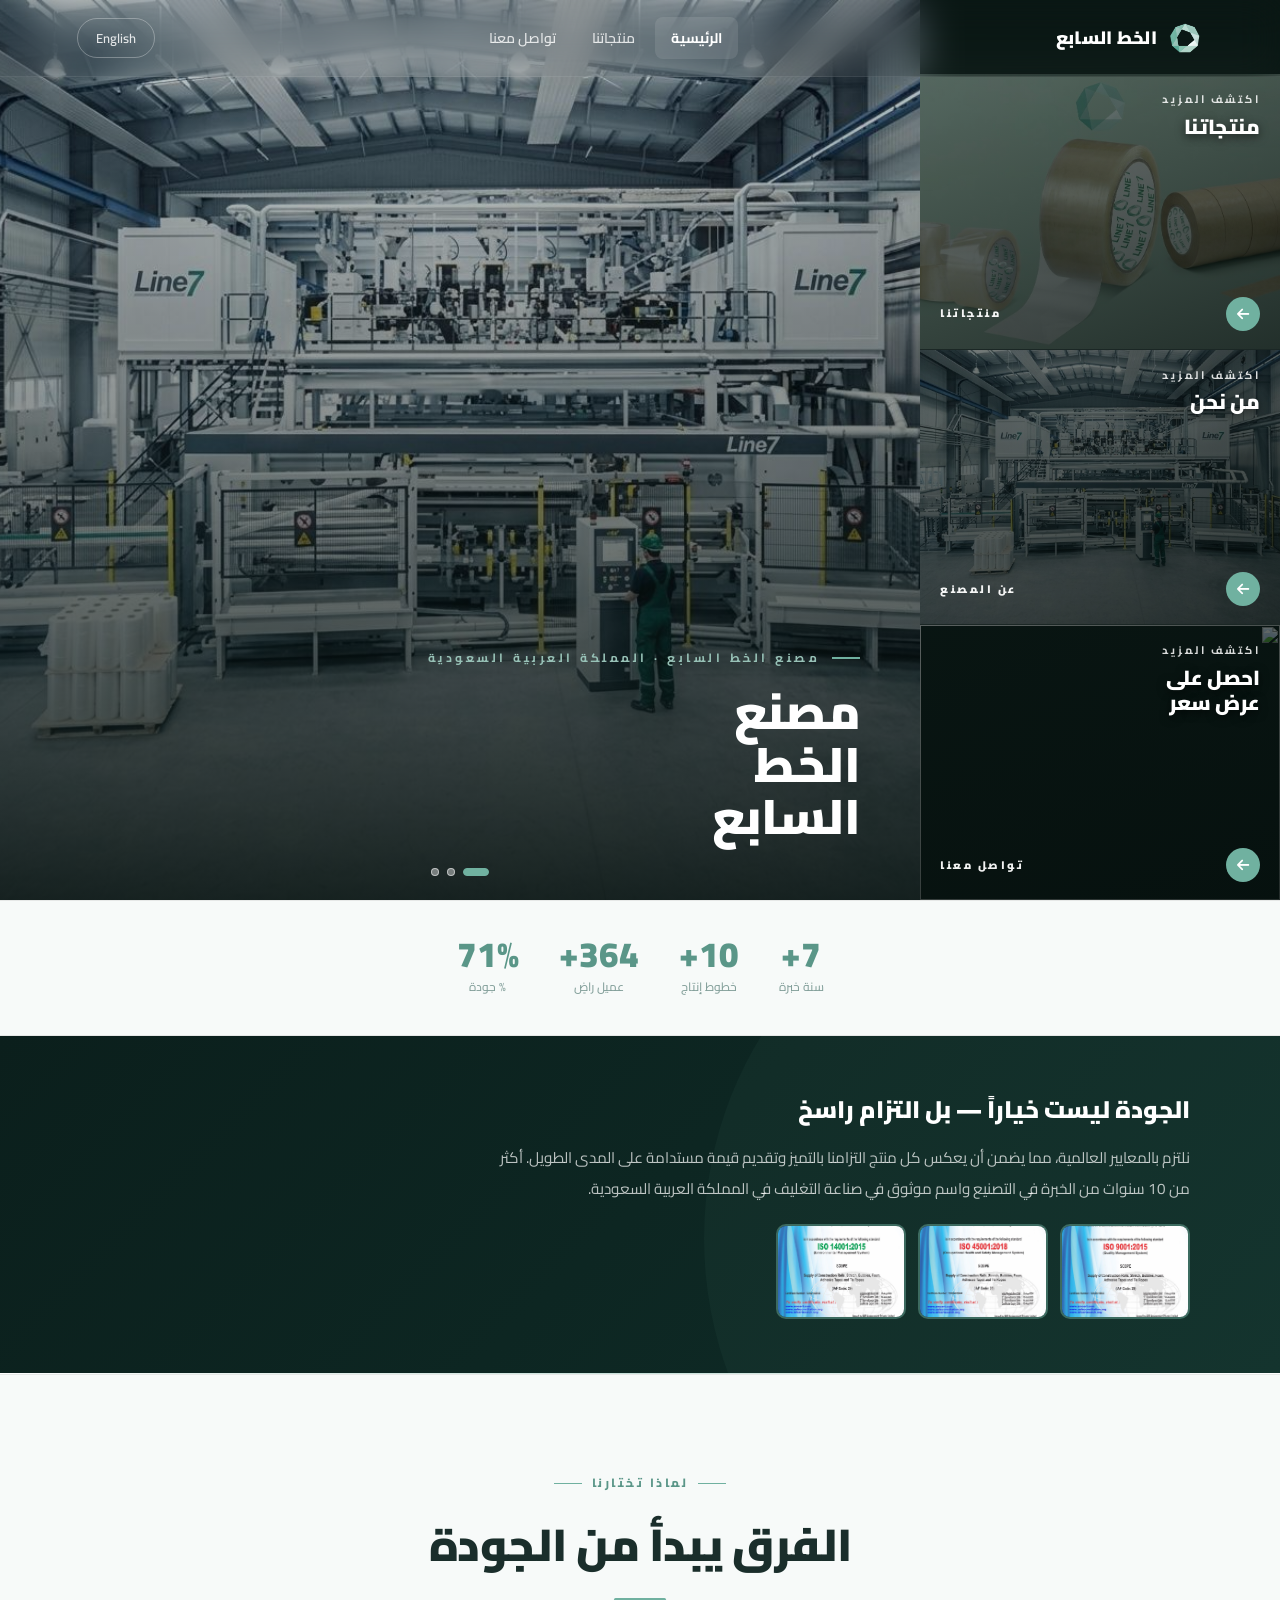
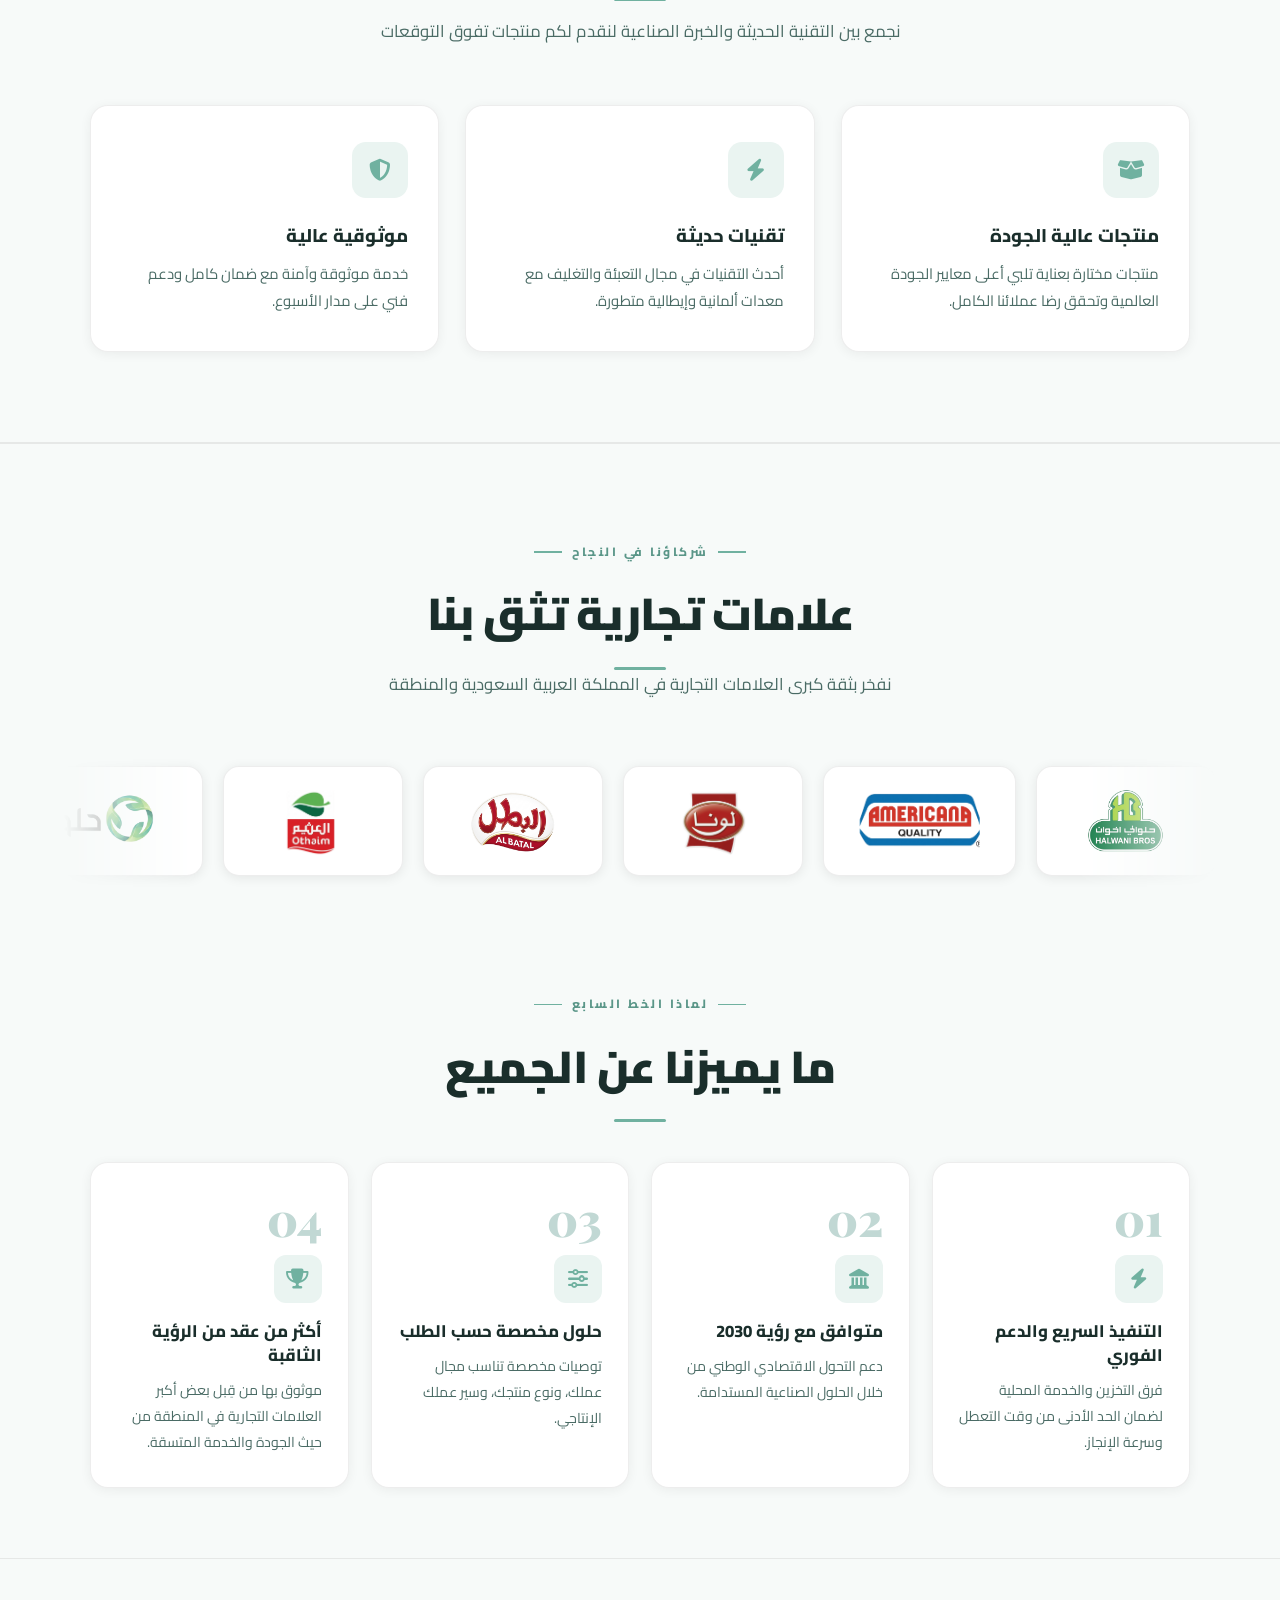
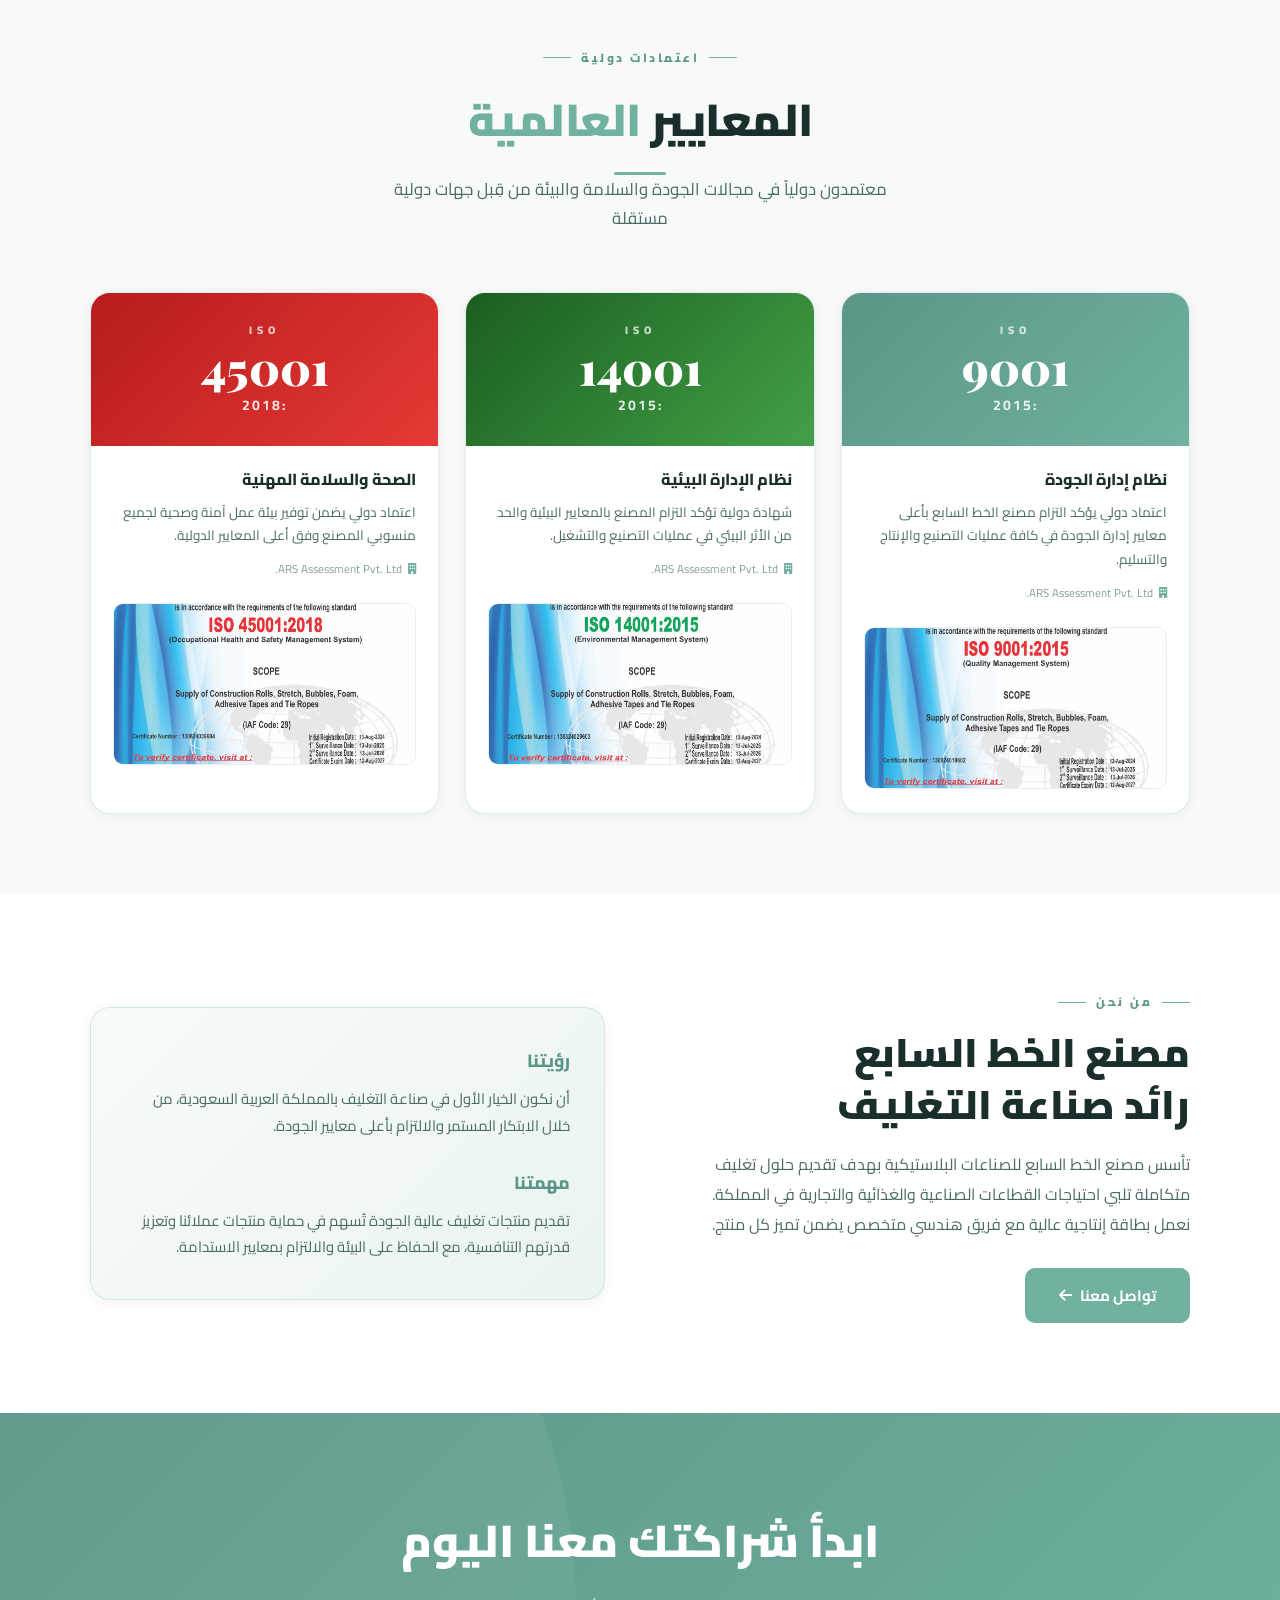
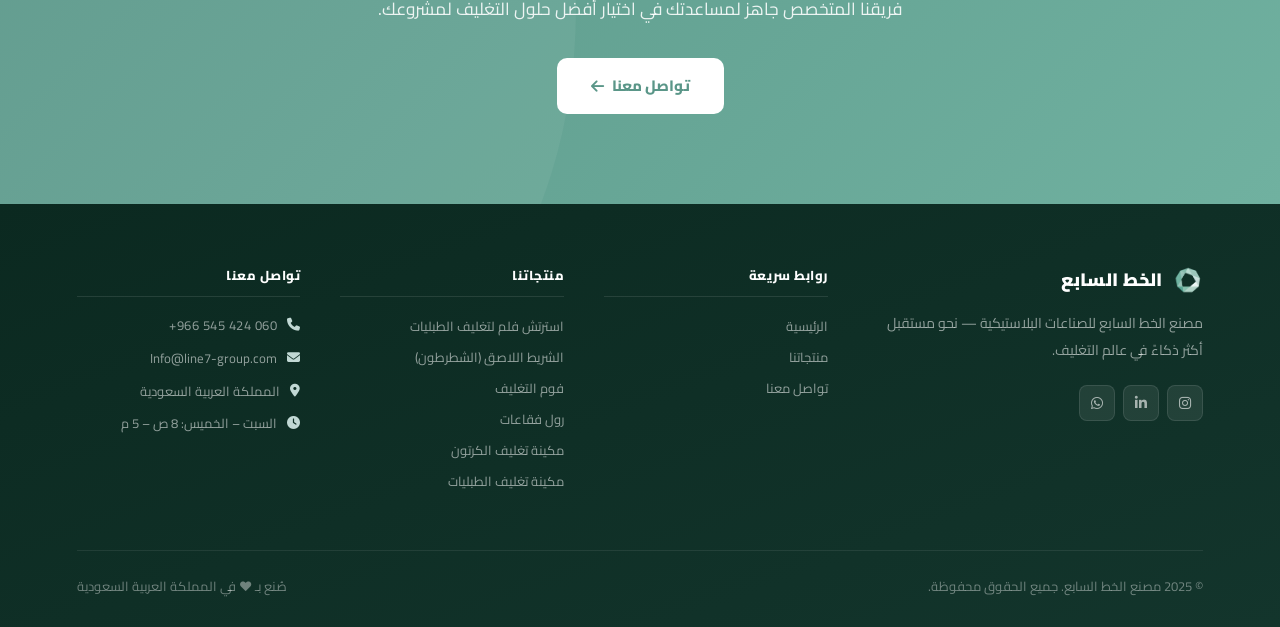
==== commit 38d6745a: "Add files via upload" ====
--- a/index.html
+++ b/index.html
@@ -389,7 +389,7 @@
       <div class="footer-col">
         <h4 data-i18n="footer.our_products">منتجاتنا</h4>
         <ul class="footer-links">
-          <li><a href="products.html" data-i18n="prod1.name">ستريتش فلم لتغليف الطبليات</a></li>
+          <li><a href="products.html" data-i18n="prod1.name">استرتش فلم لتغليف الطبليات</a></li>
           <li><a href="products.html" data-i18n="prod2.name">الشريط اللاصق (الشطرطون)</a></li>
           <li><a href="products.html" data-i18n="prod3.name">فوم التغليف</a></li>
           <li><a href="products.html" data-i18n="prod10.name">رول فقاعات</a></li>
